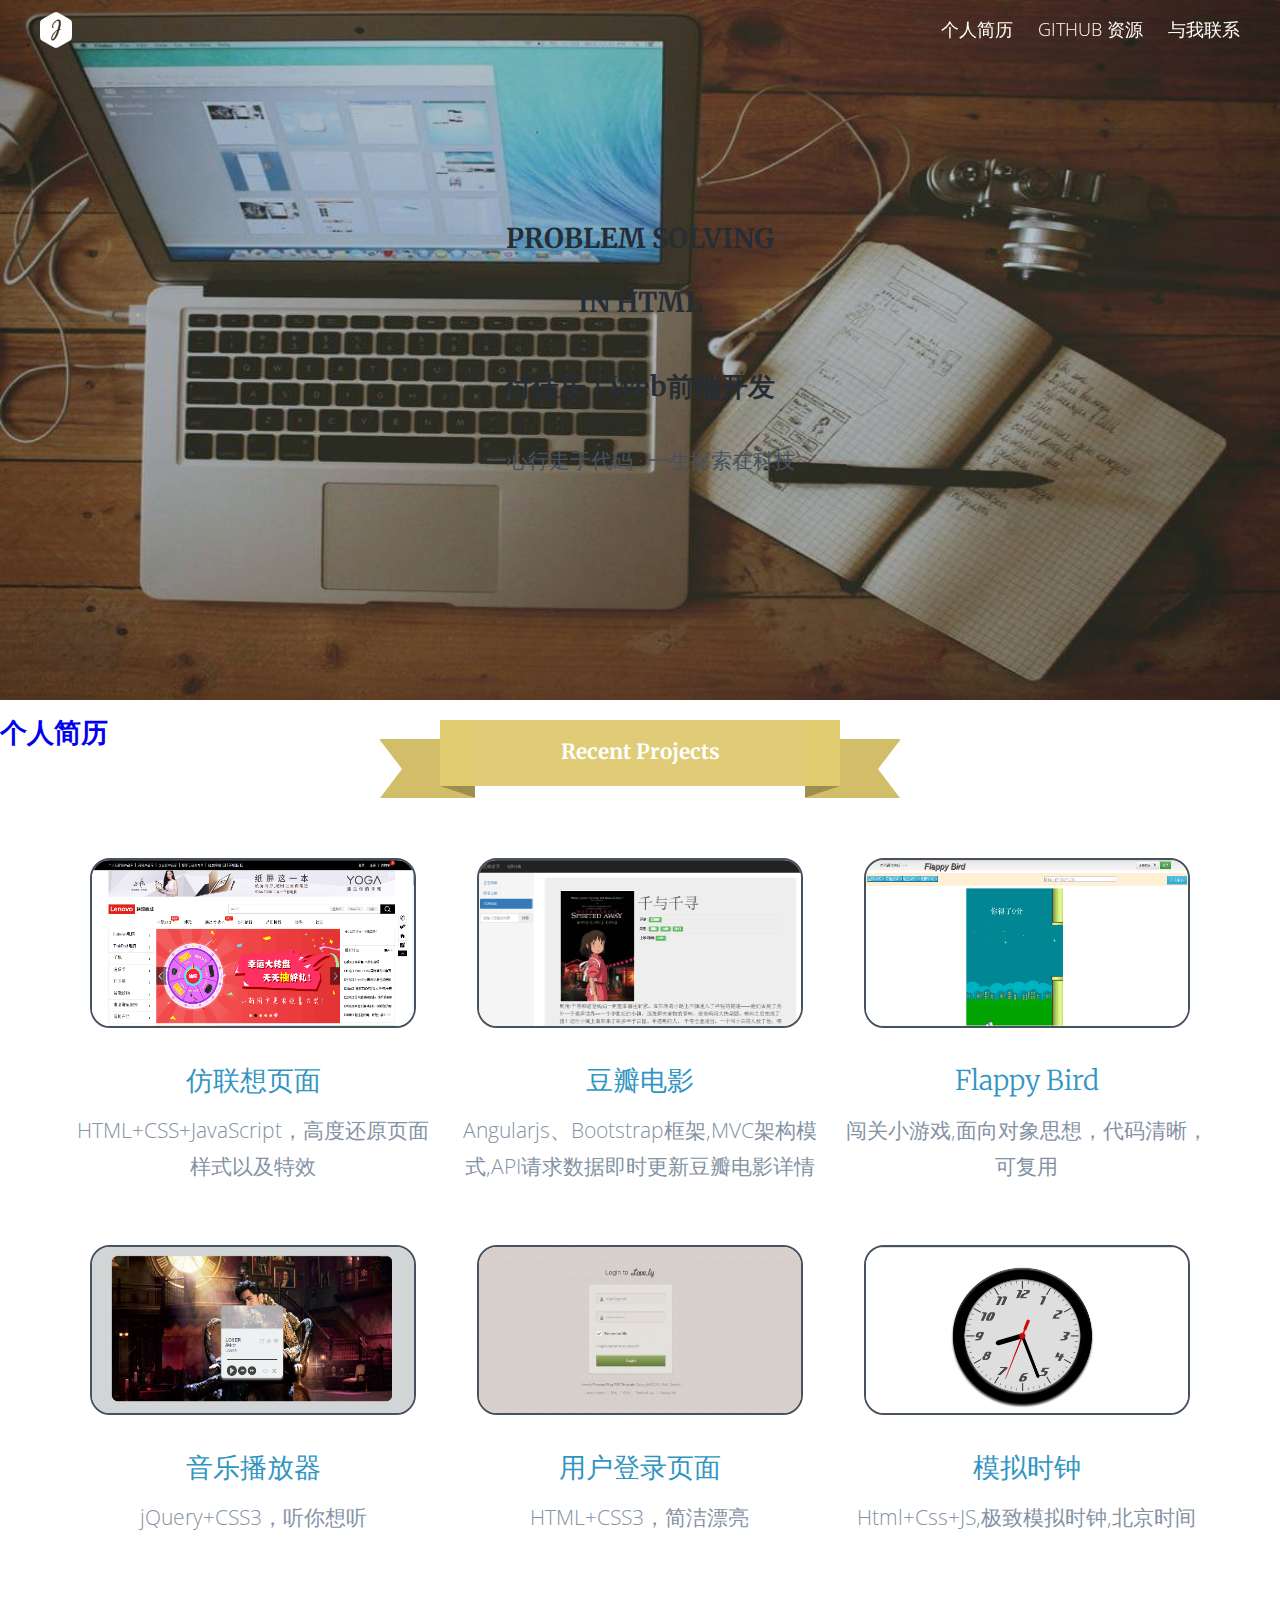
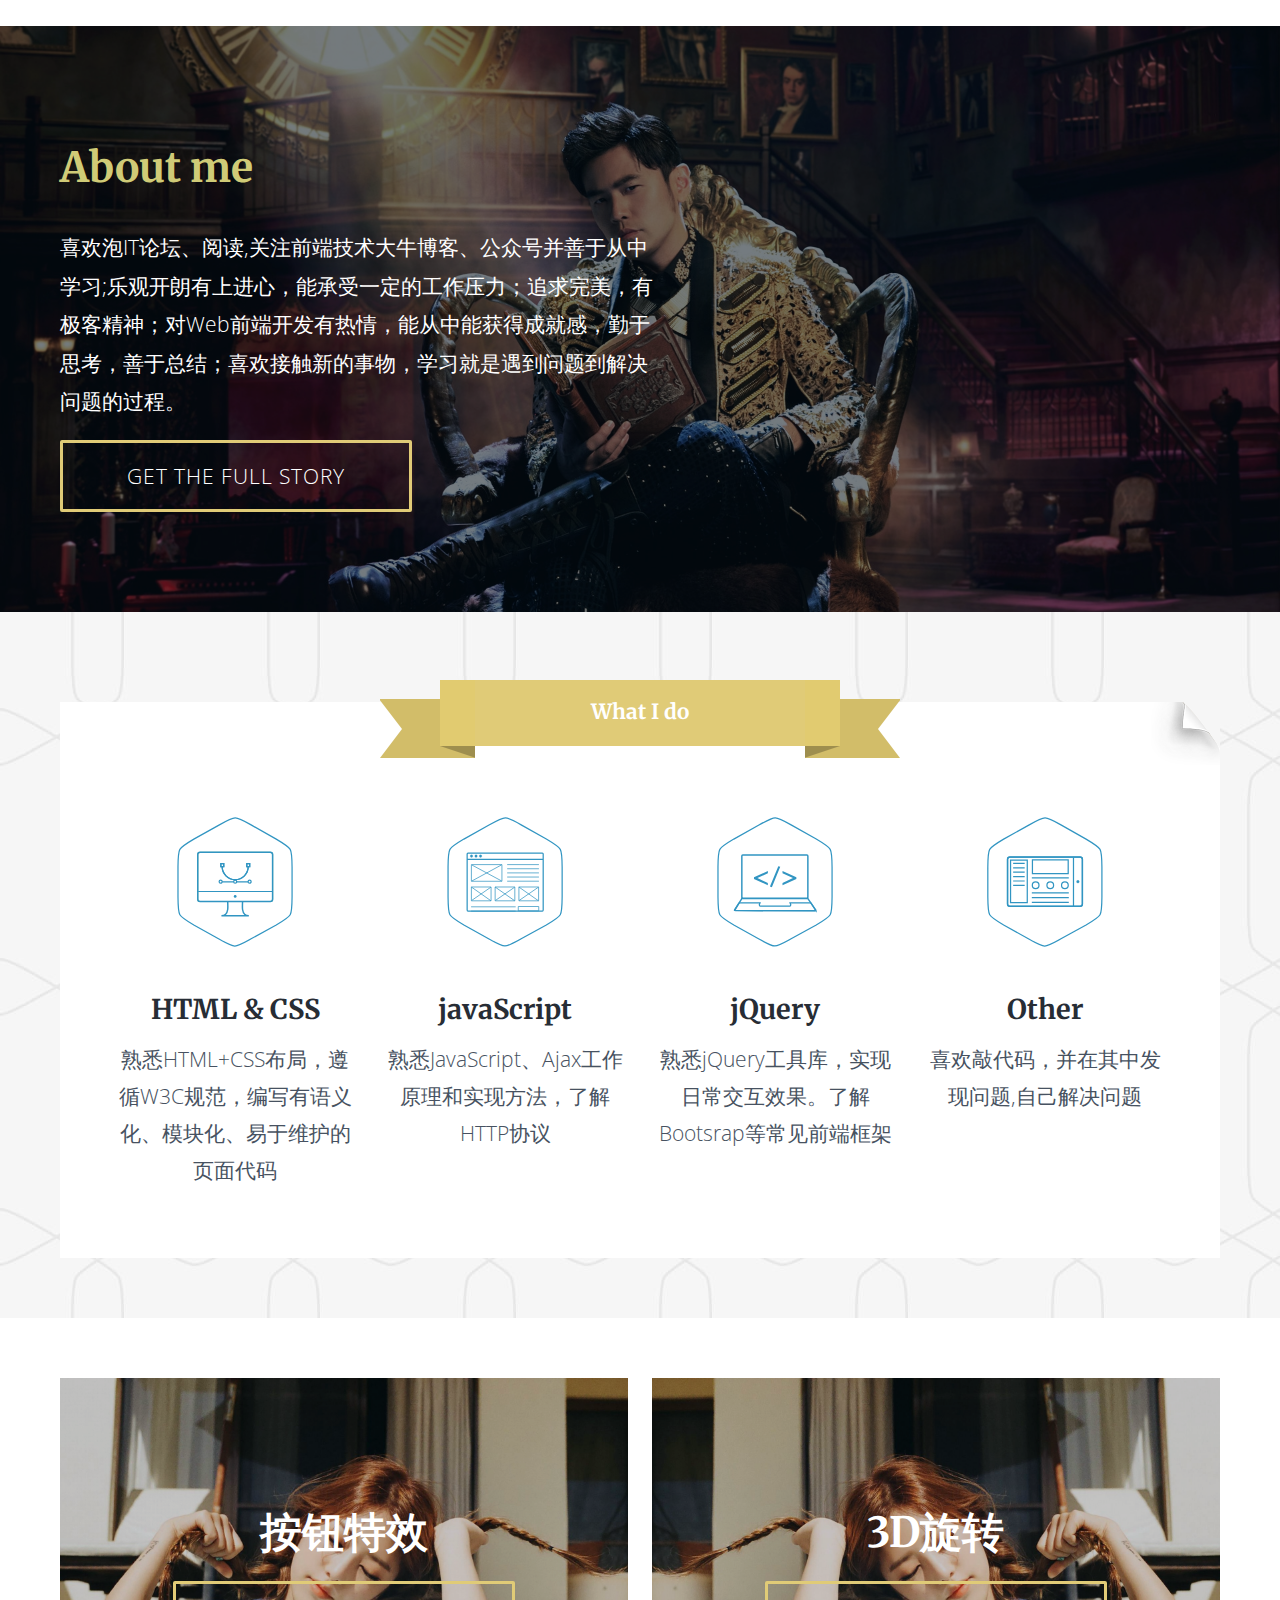
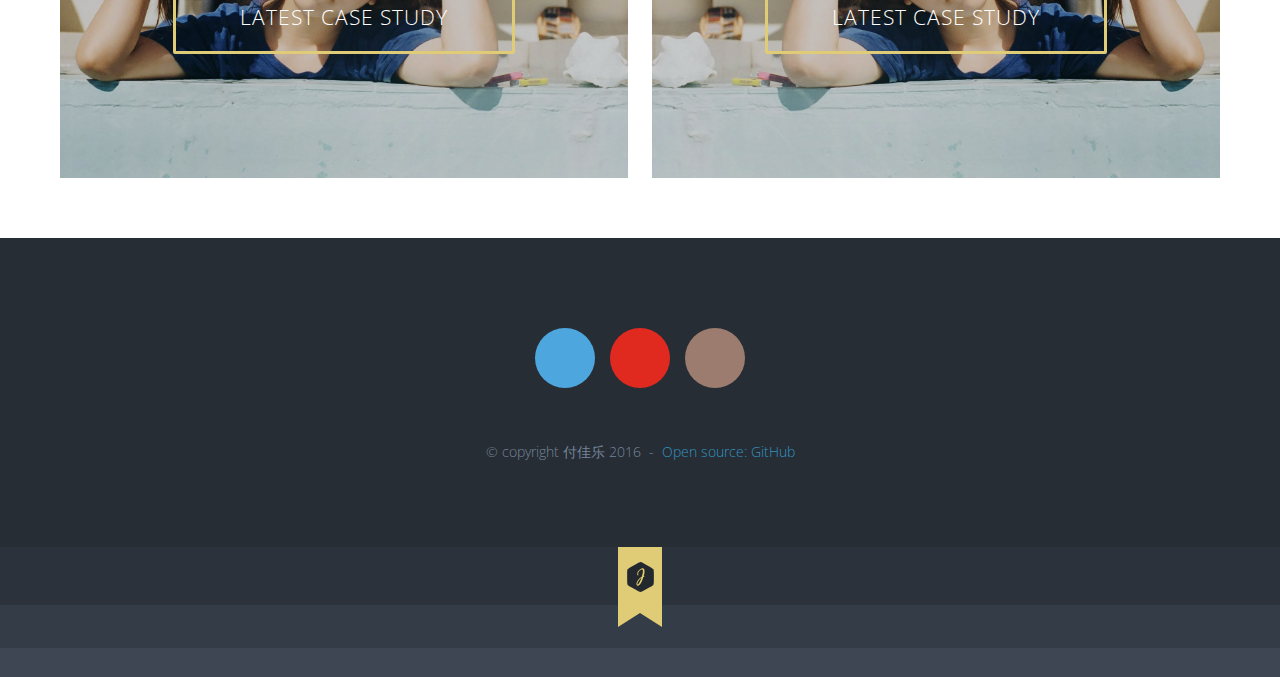
==== index.html @ a6620f1a "Update index.html" ====
<!DOCTYPE html>
<html>
<head>
<meta charset="utf-8">
<meta http-equiv="X-UA-Compatible" content="IE=edge,chrome=1">
<meta name="viewport" content="width=device-width, initial-scale=1.0" />
<title>Web</title>
<link rel="icon" type="image/png" href="个人网页首页/images/favicon.png" />
<link rel="stylesheet" type="text/css" href="http://fonts.googleapis.com/css?family=Merriweather:400,700,300,300italic,900|Open+Sans:300italic,400italic,400,300,700)">
<link rel="stylesheet" type="text/css" href="//at.alicdn.com/t/font_1470554103_8496597.css">
<link rel="stylesheet" type="text/css" href="个人网页首页/css/reset.css">
<link rel="stylesheet" type="text/css" href="个人网页首页/css/common.css">
<link rel="stylesheet" type="text/css" href="个人网页首页/css/main.css">
<link rel="stylesheet" type="text/css" href="个人网页首页/css/wodry.css">
	<script src="个人网页首页/js/scripts/jquery-2.2.3.min.js"></script>
	<script type="text/javascript">
		$(function(){
			$(".top_ul li").mouseover(function(){
				$(this).children("div").addClass("selected");
			});
			$(".top_ul li").mouseout(function(){
				$(this).children("div").removeClass("selected");
			});
		});
	</script>
</head>
<body>
<header class="siteTop-wrapper" id="top-js">
	<nav class="clearfix">
		<ul class="top_ul">
			<li style="">
				<a href="网页简历/aresume.html" title="Web">个人简历</a>
				<div style="cvx">
					<a href="网页简历/aresume.html">个人简历</a>
					<img src="个人网页首页/images/k2.jpg" alt=""/>
				</div>
			</li>

			<li>
				<a href="https://github.com/fujialez" target="_blank" title="WebSun">GitHub 资源</a>
				<div class="">
					<a href="https://github.com/fujialez" target="_blank" >GitHub 项目资源</a>
					<img src="个人网页首页/images/k2.jpg" alt=""/>
				</div>
			</li>

			<li class="last">
				<a href="#" title="Contact">与我联系</a>
				<div style="">
					<a href="#">与我联系</a>
					<img src="个人网页首页/images/k2.jpg" alt=""/>
				</div>
			</li>
		</ul>
		<div class="control">
			<a href="#" target="_blank" class="logo buzz-out"><h1>fu</h1></a>
			<a id="nav-toggle" href="#"><span></span></a>
		</div>
	</nav>
</header>

<div class="siteHome-wrapper">
	<div style="position: relative;">
			<ul id="Change" >
				<li><img src="个人网页首页/images/banner-desktop.jpg" alt=""/></li>
				<li><img src="个人网页首页/images/banner-working.jpg" alt=""/></li>
				<section class="hero">
					<div class="wrapper clearfix">
						<article class="message">
							<h3>PROBLEM SOLVING<br>IN
			      <span class="flipup">
			          <span class="wodryRX">
			               HTML|CSS|javascript|jQuery
			          </span>
			      </span>
							</h3>
							<p><h3>付佳乐 | Web前端开发</h3><br/>一心行走于代码 · 一生探索在科技</p>
							
						</article>
					</div>
				</section>
			</ul>
	<h3 style="margin: 0 auto"><a href="网页简历/aresume.html" title="Web">个人简历</a></h3>
	</div>
	<section class="projects" id="project">
		<div class="wrapper clearfix">
			<h2 class="ribbon">
				<span class="ribbon-content">Recent Projects</span>
			</h2>
			<article>
				<a href="仿联想商城/index.html" target="_blank">
					<img src="个人网页首页/images/1.png">
					<h3>仿联想页面</h3>
					<p>HTML+CSS+JavaScript，高度还原页面样式以及特效</p>
				</a>
			</article>
			<article>
				<a href="豆瓣电影/index.html" target="_blank" >
					<img src="个人网页首页/images/db.png">
					<h3>豆瓣电影</h3>
					<p>Angularjs、Bootstrap框架,MVC架构模式,API请求数据即时更新豆瓣电影详情</p>
				</a>		
			</article>
			<article>
				<a href="Flappy%20Bird/综合项目.html" target="_blank" >
					<img src="个人网页首页/images/4.png">
					<h3>Flappy Bird</h3>
					<p>闯关小游戏,面向对象思想，代码清晰，可复用</p>
				</a>
			</article>
			<article>
				<a href="音乐播放器/YYindex.html" target="_blank">
					<img src="个人网页首页/images/3.png">
					<h3>音乐播放器</h3>
					<p>jQuery+CSS3，听你想听</p>
				</a>
			</article>
			<article>
				<a href="登录框/login.html" target="_blank">
					<img src="个人网页首页/images/5-1.png">
					<h3>用户登录页面</h3>
					<p>HTML+CSS3，简洁漂亮</p>
				</a>
			</article>
			<article>
				<a href="模拟时钟/模拟时钟.html" target="_blank">
					<img src="个人网页首页/images/5.png">
					<h3>模拟时钟</h3>
					<p>Html+Css+JS,极致模拟时钟,北京时间</p>
				</a>
			</article>
		</div>
	</section>
	<section class="bio">
		<div class="wrapper">
			<article>
				<div class="bio-content">
					<h2>About me</h2>
					<p>喜欢泡IT论坛、阅读,关注前端技术大牛博客、公众号并善于从中学习;乐观开朗有上进心，能承受一定的工作压力；追求完美，有极客精神；对Web前端开发有热情，能从中能获得成就感，勤于思考，善于总结；喜欢接触新的事物，学习就是遇到问题到解决问题的过程。</p>
					<a class="btn" href="网页简历/aresume.html" target="_blank">Get the full story</a>
				</div>
			</article>
		</div>
	</section>
	<section class="skillSet">
		<div class="wrapper">
			<div class="skillSet-inner clearfix">
				<h2 class="ribbon">
					<span class="ribbon-content">What I do</span>
				</h2>
				<article class="skill">
					<h3>HTML & CSS</h3>
					<p>熟悉HTML+CSS布局，遵循W3C规范，编写有语义化、模块化、易于维护的页面代码</p>
				</article>
				<article class="skill">
					<h3>javaScript</h3>
					<p>熟悉JavaScript、Ajax工作原理和实现方法，了解HTTP协议</p>
				</article>
				<article class="skill">
					<h3>jQuery</h3>
					<p>熟悉jQuery工具库，实现日常交互效果。了解Bootsrap等常见前端框架</p>
				</article>
				<article class="skill">
					<h3>Other</h3>
					<p>喜欢敲代码，并在其中发现问题,自己解决问题</p>
				</article>
			</div>
		</div>
	</section>
	<section class="latest">
		<div class="wrapper clearfix">
			<article class="blo">
				<div class="latest-content">
					<h2>按钮特效</h2>
					<a class=btn href="哔哩哔哩菜单按钮/index.html" target="_blank">Latest Case Study</a>
				</div>
			</article>
			<article class="foundry">
				<div class="latest-content">
					<h2>3D旋转</h2>
					<a class=btn href="3D旋转/3D旋转.html" target="_blank">Latest Case Study</a>
				</div>
			</article>
		</div>
	</section>
	<footer>
		<div class="wrapper">
			<div class="soc clearfix">
				<a class="github" target="_blank" href="https://github.com/fujialez">
					<span class="per-iconfont icon-github" ></span>
				</a>
				<a class="shu" href="http://www.jianshu.com/users/e71267466872/timeline" target="_blank"><span class="per-iconfont icon-shu"></span></a>
				<a class="email" href="http://weibo.com/5283178362/profile?rightmod=1&wvr=6&mod=personinfo&is_all=1" target="_blank"><span class="per-iconfont icon-email"></span></a>
			</div>
			<small>
				© copyright 付佳乐 2016 &nbsp;-&nbsp;
				<a href="https://github.com/fujialez" target="_blank">Open source: GitHub </a>
			</small>
		</div>
	</footer>
	<div class="sub-footer tooltip-top" data-tooltip="Back to the Top">
    	<a href="#" class="back-to-top gotop-js">Back to top</a>
   		<span class="tip">Back To The Top</span>
  </div>
</div>

<script src="个人网页首页/js/scripts/jquery-2.2.3.min.js"></script>
<div class="modal-dialog" id="modal">
  <div class="cover"></div>
  <div class="modal-content">
    <div class="modal-head">
      <div class="close"></div>
      <h2 class="ribbon">
		 <span class="ribbon-content">Contact Me</span>
	  </h2>
    </div>
    <div class="form-content">
      <form action="">
        <ul>
        <li class=heighterror>  
          <lable class=title for=name>姓名</lable>
          <div>
            <input type="text" class="panel" id=name name=name placeholder="只能是字母、数字、下划线，3-10个字符">
          </div>
          <p class="error">不能为空</p>
          </li>
       <li> 
          <lable class=title for=name>邮箱</lable>
          <div>
            <input type="password" class="panel" id=password name="password" placeholder="mysupermail@mail.com">
          </div>
          <p class="error">邮箱格式不正确</p>
       </li>
       <li>
        <lable class=title for=conment>留言</lable>
        <div>
          <textarea name="conment" class="panel" id="conment"  cols="30" rows="10"></textarea>
       </div>
       </li>
       <li>
        <input type="submit" class=formbtn value="SUBMIT">
       </li>
       </ul>
      </form>
  	</div>
  </div>
</div>
<script src="个人网页首页/js/wodry.js"></script>
<script src="个人网页首页/js/main.js"></script>

<script>
	$(function () {
		var liItems = $("#Change").children();
		var liLen = liItems.length;
		var count = 0;
		var Atimer = null;

//          定义图片切换函数(即改变透明度)
		function showImages(index){
			for(var i = 0; i < liLen - 1; i++){
				liItems[i].style.zIndex = 100 - i;
				liItems[i].style.opacity = '0';
			}
			liItems[index].style.zIndex = 100;
			liItems[index].style.opacity = '1';
		}
		showImages(0);
//          定义自动轮播函数
		function autoplay(){
			if(count % 2 == 0){
				count = 0;
			}
			showImages(count);
			count++;
		}
		Atimer = setInterval(autoplay, 3000);
	})
</script>
<script>
	/*------navShow------*/
	$.goNavShow($('#top-js'))
	/*------文字翻转------*/
	$('.wodryRX').wodry({
	    animation: 'rotateX',
	    delay: 1500,
	    animationDuration: 800
	});
</script>
</body>
</html>
---- 个人网页首页/css/common.css ----
@charset "UTF-8";
html{
	font-size: 100%;
}
.wrapper{
	max-width: 1300px;
	padding: 60px;
	margin: 0 auto;	
}
html .btn{
	border: 3px solid #E0CB77;
	font-size: inherit;
	padding: 1.2rem 4rem;
	text-align: center;
	font-weight: 100;
	color: #fff;
	text-transform: uppercase;
	letter-spacing: 1px;
	border-radius: 2px;
	display: inline-block;
	position: relative;
	transition: all .1s ease-in-out;
}
html .btn:hover{
	background: #e5d38c;
    color: #86711f;
}
.ribbon{
	width: 70%;
	max-width: 400px;
	min-height: 66px;
	position: relative;
	text-align: center;
	line-height: 4rem;
	margin: -3em auto 2em;
	color: #fff;
	background-color: #E0CB77;
	font-size: 1em;
	z-index: 222;
}
.ribbon:before{
	position: absolute;
	content: '';
	top: 0;
	left: -60px;
	border-bottom: 0;
	width: 95px;
	height: 78px;
	background: url(../images/ribbonTail.png) no-repeat;
}
.ribbon:after{
	position: absolute;
	content: '';
	top: 0;
	right: -60px;
	border-bottom: 0;
	width: 95px;
	height: 78px;
	background: url(../images/ribbonTail.png) no-repeat;
	transform: scaleX(-1);
}
p{
	margin: 1.2rem 0;
	line-height: 2.3rem;
	font-family: "Open Sans",sans-serif;
}
h2{
	font-size: 2.6rem;
}
h3{
	font-size: 1.7rem;
}
::selection{
	color: #fff;
	background-color: #e9daa0;
}
---- 个人网页首页/css/main.css ----
@charset "UTF-8";
/**====header====**/
header.siteTop-wrapper{
	background: transparent;
	position: fixed;
	top: 0;
	left: 0;
	right: 0;
	width: 100%;
	transition: all .3s ease-in-out;
	z-index: 1000;
}
.visible{
	background: rgba(0,0,0,.6) !important;
}
nav{
	font-family: "Open Sans",sans-serif;
    font-weight: 100;
	line-height: 3.5rem;
	padding: 0 40px;
	transition: all .3s ease-in-out;
}
nav ul>li{
	display: inline;
	position: relative;
}
nav ul li div{
	position: absolute;
	width: 250px;
	height: 150px;
	background-color: #475261;
	opacity: 0.75;
	top: 43px;
	right: 0;
	display: none;
}
.selected{
	display: block;
}
nav ul li div img{
	border-radius:10px;width: 100%;height: 100%;
}
nav ul{
	float: right;
}
nav ul>li a{
	color: #fff;
	font-size: .85em;
	text-transform: uppercase;
	padding: 20px 0 20px 20px;
}
nav ul>li a:hover{
	color: #E0CB77;
}
header nav h1{
	width: 36px;
	height: 36px;
	margin: 12px 0;
	float: left;
	text-indent: -9999px;
	background: url(../images/logo-freda-white.svg) 0 0/contain no-repeat;
	transition: all .3s ease-in-out;
}
@media (max-width: 867px){
	nav{
	    line-height: 1rem;
	    height: auto;
	    border-bottom: 0;
	    padding: 0;
	}
	header nav h1{
		width: 30px;
		height: 30px;
		margin: 5px 0;
	}
	nav ul{
	    width: 100%;
	    display: none;
	    height: auto;
	}
	nav ul>li a{
	    display: block;
	    position: relative;
	    width: 100%;
	    padding: 20px 0;
	    text-align: left;
	    text-indent: 25px;
	    background: #1c2126;
	    border-bottom: 1px solid #272d35;
	    transition: all .1s ease-in-out;
	}
	.control{
	  padding: 1px 7px;
	  position: relative;
	  overflow: hidden;
	}
	.control #nav-toggle{
	   position: relative;
	   float: right;
	}
	#nav-toggle span{
	  right: 10px;
	  top: 18px;
	} 
	#nav-toggle span:before,
	#nav-toggle span:after,
	#nav-toggle span{
	  position: absolute;
	  width: 25px;
	  height: 4px;
	  background: #fff;
	  border-radius: 1px;
	  cursor: pointer;
	}
	.control #nav-toggle.active span {
	    background-color: transparent;
	}
	.control #nav-toggle span,
	.control #nav-toggle span:after, 
	.control #nav-toggle span:before {
	    transition: all 500ms ease-in-out;
	}
	#nav-toggle span:before,
	#nav-toggle span:after{
	  content: '';
	}
	#nav-toggle span:before{
	  top: -8px;
	}
	#nav-toggle span:after{
	  bottom: -8px;
	}
	#nav-toggle.active span{
	  background: transparent;
	}
	#nav-toggle.active span:before{
	  transform: rotate(45deg)
	}
	#nav-toggle.active span:after{
	  transform: rotate(-45deg);
	}
	#nav-toggle.active span:before,
	#nav-toggle.active span:after{
	  top: 0;
	}
}
@keyframes buzz-out{
	10%{
		-webkit-transform:translateX(3px) rotate(2deg);
		transform:translateX(3px) rotate(2deg)
		}
	20%{
		-webkit-transform:translateX(-3px) rotate(-2deg);
		transform:translateX(-3px) rotate(-2deg)
		}
	30%{
		-webkit-transform:translateX(3px) rotate(2deg);
		transform:translateX(3px) rotate(2deg)
		}
	40%{
		-webkit-transform:translateX(-3px) rotate(-2deg);
		transform:translateX(-3px) rotate(-2deg)
		}
	50%{
		-webkit-transform:translateX(2px) rotate(1deg);
		transform:translateX(2px) rotate(1deg)
		}
	60%{
		-webkit-transform:translateX(-2px) rotate(-1deg);
		transform:translateX(-2px) rotate(-1deg)
	}
	70%{
		-webkit-transform:translateX(2px) rotate(1deg);
		transform:translateX(2px) rotate(1deg)
	}
	80%{
		-webkit-transform:translateX(-2px) rotate(-1deg);
		transform:translateX(-2px) rotate(-1deg)
	}
	90%{
		-webkit-transform:translateX(1px) rotate(0);
		transform:translateX(1px) rotate(0)
	}
	100%{
		-webkit-transform:translateX(-1px) rotate(0);
		transform:translateX(-1px) rotate(0)
	}
}
.buzz-out{
	display: inline-block;
	transform: translateZ(0);
	box-shadow: 0 0 1px transparent;
	float: left;
}
.buzz-out:hover{
    animation-name: buzz-out;
    animation-duration: .75s;
    animation-timing-function: linear;
    animation-iteration-count: 1;
}
/**====hero====**/
.siteHome-wrapper #Change .hero{
	/*background: url(../images/banner-desktop.jpg) center/cover no-repeat;*/
	z-index: 200 !important;
	width: 100%;
	height: 700px;
	position: relative;
	text-align: center;
	display: flex;
	justify-content: center;
	align-items: center;
}
.siteHome-wrapper #Change li{
	transition: all 3s linear;
}
.siteHome-wrapper #Change li img{
	width: 100%;
	height: 700px;
	position: absolute;
	top: 0;
}
.siteHome-wrapper .hero:after{
	position: absolute;
	top: 0;
	left: 0;
	right: 0;
	bottom: 0;
	content: '';
	background: rgba(2,15,23,.25);
	width: 100%;
	height: auto;
	z-index: -1;
}
.siteHome-wrapper .hero .message{
	width: 100%;
	margin: 0 auto;
}
.siteHome-wrapper .hero .message h1{
	color: #fff;
	font-size: 3.2rem;
	text-transform: uppercase;
	font-weight: 100;
}
.siteHome-wrapper .hero .message p{
	color: #fff;
}
.hero .message .btn{
	margin-top: 0.6rem;
}
@media (max-width: 867px){
	.wrapper{
		padding: 20px;
	}
}
@media (max-width: 867px){
	.hero{
		height: 500px;
	}
	.siteHome-wrapper .hero .message{
		width: 95%;
	}
	.siteHome-wrapper .hero .message h1{
		line-height: 3.5rem;
		font-size: 2.6rem;
	}
	.hero .message .btn{
		font-size: 80%;
		padding: 1rem 3rem;
	}
}
@media (max-width: 500px){
	.siteHome-wrapper .hero .message p{
		display: none;
	}
}
@media (max-width: 500px){
	html{
		font-size: 80%;
	}
}
@media (max-width: 867px){
	html{
		font-size: 90%;
	}
}
/**====projects====**/
.siteHome-wrapper .projects{
	position: relative;
}
.siteHome-wrapper .projects h2.ribbon{
	margin-top: -5em;
}
.siteHome-wrapper  .projects article{
	display: inline;
	float: left;
	width: 31.25%;
	padding: 30px 0;
	margin: 0 1.04167%;
	text-align: center;
	transition: all .3s ease-in-out;
}
.siteHome-wrapper .projects article img{
	max-width: 403px;
	width: 90%;
	height: 170px;
	border: 2px solid #475261;
	border-radius: 20px;
}
.siteHome-wrapper .projects article h3{
	margin-top: 20px;
	color: #3195C2;
	font-weight: 300;
	transition: all .3s ease-in-out;
}
.siteHome-wrapper .projects article p{
	margin: 0;
}
.siteHome-wrapper .projects article a{
	color: #8492a4;
}
.siteHome-wrapper .projects article:hover h3{
	color: #E0CB77;
}
article h3.select{
	color: #E0CB77!important;
}
article.dim{
	opacity: 0.7;
}
@media (max-width: 867px){
	.siteHome-wrapper .projects h2.ribbon{
		margin-top: -3em;
	}
}
@media (max-width: 500px){
	.siteHome-wrapper  .projects article{
		width: 97.91667%;
	}
}
@media (min-width: 500px) and (max-width: 1100px){
	.siteHome-wrapper  .projects article{
		width: 47.91667%;
	}
}
/**====bio====**/
.siteHome-wrapper .bio{
	width: 100%;
	background: url(../../音乐播放器/imgs/7.jpg)  center right/cover no-repeat #272d35;
	color: #fff;
	position: relative;
	z-index: 1;
}
.siteHome-wrapper .bio:after{
	position: absolute;
	width: 100%;
	height: auto;
	content: '';
	top: 0;
	left: 0;
	right: 0;
	bottom: 0;
	background: rgba(2,15,23,.55);
	z-index: -1;
}
.siteHome-wrapper .bio article{
	width: 55%;
	max-width: 600px;
	padding: 40px 0;
}
.siteHome-wrapper article .bio-content h2{
	color: #d0cb77;
	line-height: 2em;
}
.siteHome-wrapper article .bio-content p{
	line-height: 2.4rem;
}
.siteHome-wrapper article .bio-content p a{
	color: #3195C2;
}
.siteHome-wrapper article .bio-content p a:hover{
	background: #e9dba1;
	color: #71601a;
}
@media (max-width: 867px){
	.siteHome-wrapper .bio article{
		width: 100%;
		text-align: center;
		max-width: none;
	}
}
/**====skillSet====**/
.siteHome-wrapper .skillSet{
	background: url(../images/pattern.jpg) #F6F6F6;
	padding-top: 30px;
}
.siteHome-wrapper .skillSet-inner{
	padding: 40px;
	background: #fff;
	position: relative;
}
.siteHome-wrapper .skillSet-inner:before{
	position: absolute;
	content: '';
	top: 0;
	right: 0;
	background: url(../images/curl.png) no-repeat;
	width: 69px;
	height: 63px;
	z-index: 1;
}
.skillSet article.skill:nth-child(2){
	background: url(../images/skills/icon-web.svg);
}
.skillSet article.skill:nth-child(3){
	background: url(../images/skills/icon-ux.svg);
}
.skillSet article.skill:nth-child(4){
	background: url(../images/skills/icon-dev.svg);
}
.skillSet article.skill:nth-child(5){
	background: url(../images/skills/icon-ui.svg);
}
.skillSet article.skill{
    display: inline;
    float: left;
    width: 22.91667%;
    margin: 30px 1.04167%;
    text-align: center;
    padding-top: 160px;
    overflow: hidden;
    background-repeat: no-repeat!important;
    background-size: auto 130px!important;
    background-position: center top!important;
}
.skillSet article p{
	margin: 0;
}
@media (max-width: 615px){
	.skillSet article.skill{
		width: 97.91667%;
    	margin: 20px 1.04167%;
	}
}
@media (min-width: 615px) and (max-width: 1100px){
	.skillSet article.skill{
		width: 47.91667%;
    	margin: 30px 1.04167%;
	}
}
@media (max-width: 500px){
	.ribbon{
		display: none;
	}
}

/**====latest====**/
.siteHome-wrapper .latest article{
	width: 49%;
	margin: 0 1%;
	position: relative;
	z-index: 1;
	height: 400px;
	text-align: center;
	padding: 40px;
}
.siteHome-wrapper .latest .blo{
	background: url(../images/k2.jpg) center/cover no-repeat;
	float: left;
	margin-left: 0; 
}
.siteHome-wrapper .latest .foundry{
	background: url(../../音乐播放器/imgs/8.jpg) center/cover no-repeat;
	float: right;
	margin-right: 0;
}
.siteHome-wrapper .latest .blo,
.siteHome-wrapper .latest .foundry{
	position: relative;
	display: flex!important;
	justify-content: center!important;
	align-items: center!important;
	z-index: 1;
}
.siteHome-wrapper .latest .blo:after,
.siteHome-wrapper .latest .foundry:after{
	position: absolute;
	width: 100%;
	height: auto;
	content: '';
	top: 0;
	left: 0;
	right: 0;
	bottom: 0;
	background: rgba(2,15,23,.2);
	z-index: -1;
}
.siteHome-wrapper article .latest-content h2{
	color: #fff;
	line-height: 1.4em;
	margin-bottom: 20px;

}
@media (max-width: 1100px){
	.siteHome-wrapper .latest article{
		width: 100%;
		height: 300px;
    	margin: 0 0 40px;
	}
}
/**====footer====**/
.siteHome-wrapper footer{
	background: #272D35;
	min-height: 280px;
	padding: 20px 0;
	color: #fff;
	text-align: center;
}
.siteHome-wrapper footer .soc {
	margin-top: 10px;
	font-size: 0;
}
.siteHome-wrapper footer .soc a{
	position: relative;
	display: inline-block;
	width: 60px;
	height: 60px;
	line-height: 60px;
	border-radius: 50%;
	text-align: center;
	background: red;
}
.siteHome-wrapper footer .soc span{
	font-size: 33px;
	color: #fff;
}
.siteHome-wrapper footer .soc .github{
	background: #4da7de;
}
.siteHome-wrapper footer .soc .shu{
	background: #e02a20;
	margin: 0px 15px;
}
.siteHome-wrapper footer .soc .email{
	background: #9c7c6e;
}
.siteHome-wrapper footer .soc a:hover{
	z-index: 2;
	opacity: 0.8;
	background: #e9dba1;
}
.siteHome-wrapper footer small{
	display: block;
	margin-top: 50px;
	color: #758599;
	font-size: 0.85rem;
	line-height: 1.8rem;
}
.siteHome-wrapper footer small a{
	color: #3195C2;
}
.siteHome-wrapper footer small a:hover{
	background: #e9dba1;
	color: #E0CB77;
}
/**====sub-footer====**/
.sub-footer{
	position: relative;
	cursor: pointer;
	height: 130px;
	background-image: -webkit-linear-gradient(top,#2b323b 0,#2b323b 45%,
		             #343c47 45%,#343c47 78%,#3d4652 78%,#3d4652 100%);
}
 .sub-footer .back-to-top{
	display: block;
	width: 44px;
	height: 80px;
	background: #e0cb77;
	position: relative;
	margin: 0 auto;
	text-indent: -9999px;
}
 .sub-footer .back-to-top:before{
	position: absolute;
	content: '';
	width: 30px;
	height: 30px;
	display: block;
	left: 9px;
	top: 15px;
	background: url(../images/logo-freda-inverse.svg) 0px 0px / contain no-repeat;
}
.sub-footer .back-to-top:after{
	position: absolute;
	content: '';
	width: 0;
	height: 0;
	border-width: 0 22px 14px;
	border-style: solid;
	border-color: transparent transparent #343c47; 
	display: block;
	bottom: 0;	
}
.sub-footer .tip{
  display: inline-block;
  background: #3d4652;
  width: 165px;
  line-height: 1.2;
  font-size: 14px;
  padding: 8px;
  color: #fff;
  text-align: center;
  position: absolute;
  top: -35%;
  left: 50%;
  transform: translateX(-50%);
  transition: all .1s;
  display: none;
}
.sub-footer .tip:after{
  width: 0;
  height: 0;
  border: 6px solid transparent;
  border-top-color: #3d4652;
  position: absolute;
  content: '';
  top: 32px;
  left: 75px;
}
.sub-footer:hover .tip{
  display: block;
}

/**==modal==**/
.modal-dialog{
  display: none;
  position: fixed;
  top: 0;
  left: 0;
  right: 0;
  bottom: 0; 
  z-index: 100000;
  overflow: auto;
}
.modal-dialog .cover{
  position: fixed;
  top: 0;
  left: 0;
  right: 0;
  bottom: 0; 
  background: rgba(39,45,53,.95);
  transition: opacity .2s linear;
  z-index: 100000;
  overflow: auto;
}
@media (min-width: 700px){
 .modal-content{
   max-width: 800px;
   margin: 20px auto;
 } 
}
@media (max-width: 867px) {
	.ribbon{
		padding: 8px 33px;
	}
	
}
@media (max-width: 500px) {
	.ribbon{
		display: none;
	}
	
}
.modal-dialog .modal-content{
  position: relative;
  width: 100%;
  background: #F6F6F6;
  z-index: 100000;
}
.modal-dialog .modal-content:before{
  position: absolute;
  content: '';
  top: 0;
  right: 0;
  background: url(../images/curl.png);
  width: 69px;
  height: 63px;
  z-index: 1;
}
.modal-dialog .modal-content .close{
  position: absolute;
  top: 0;
  left: 0;
  width: 38px;
  height: 38px;
  border-right: 2px solid #3e5368;
  border-bottom: 2px solid #3e5368;
  cursor: pointer;

}
.modal-dialog .modal-content .close:after{
  content: "×";
  display: block;
  font-size: 28px;
  color: rgb(62, 83, 104);
  line-height: 34px;
  text-align: center;
  font-family: Arial, "Helvetica CY", "Nimbus Sans L", sans-serif;
  transition: all 0.2s linear;  
}
.modal-dialog .modal-content .close:hover{
  background: #3e5368;
}
.modal-dialog .modal-content .close:hover.close:after{
  color: #fff;
}
.modal-dialog .modal-content .ribbon{
  margin-top: 0;
}
.modal-dialog .modal-content img{
  width: 30%;
  display: block;
  margin: 0 auto;
}
.modal-dialog .modal-content .title{
  font-size: 13px;
  margin-bottom: 2px;
}
.modal-dialog .form-content{
  padding: 10px 50px 50px;
}
.modal-dialog .form-content .panel{
  width: 100%;
  padding: 8px 6px;
  border-top: 1px solid #7c7c7c;
  border-right: 1px solid #c3c3c3;
  border-left: 1px solid #c3c3c3;
  border-bottom: 1px solid #ddd;
}
.modal-dialog .form-content .error{
  display: none;
}
.modal-dialog .form-content .formbtn{
    background: #E2CB6D;
    color: #fff;
    margin-top: 10px;
    padding: 7px 32px;
    font-size: 12px;
}
.modal-dialog .form-content .formbtn:hover{
	opacity: 0.9;
}
body.remodal{
	overflow: hidden;
}
---- 个人网页首页/css/wodry.css ----
.adjecting {
    display: inline-block;
    position: relative;
    -webkit-transform-style: preserve-3d;
    -moz-transform-style: preserve-3d;
    -ms-transform-style: preserve-3d;
    -o-transform-style: preserve-3d;
    transform-style: preserve-3d;
    -webkit-transform-origin-x: 50%;
}
.adjecting .front-face, .adjecting .back-face {
    display: inline-block;
    -webkit-backface-visibility: hidden;
    -moz-backface-visibility: hidden;
    -ms-backface-visibility: hidden;
    -o-backface-visibility: hidden;
    backface-visibility: hidden;
}
.adjecting .front-face {
    position: absolute;
}
.adjecting .back-face {
    position: relative;
}
.front-face,
.back-face{
  padding: 0 3px 2px;
  border-bottom: 1px dotted #fff;
}
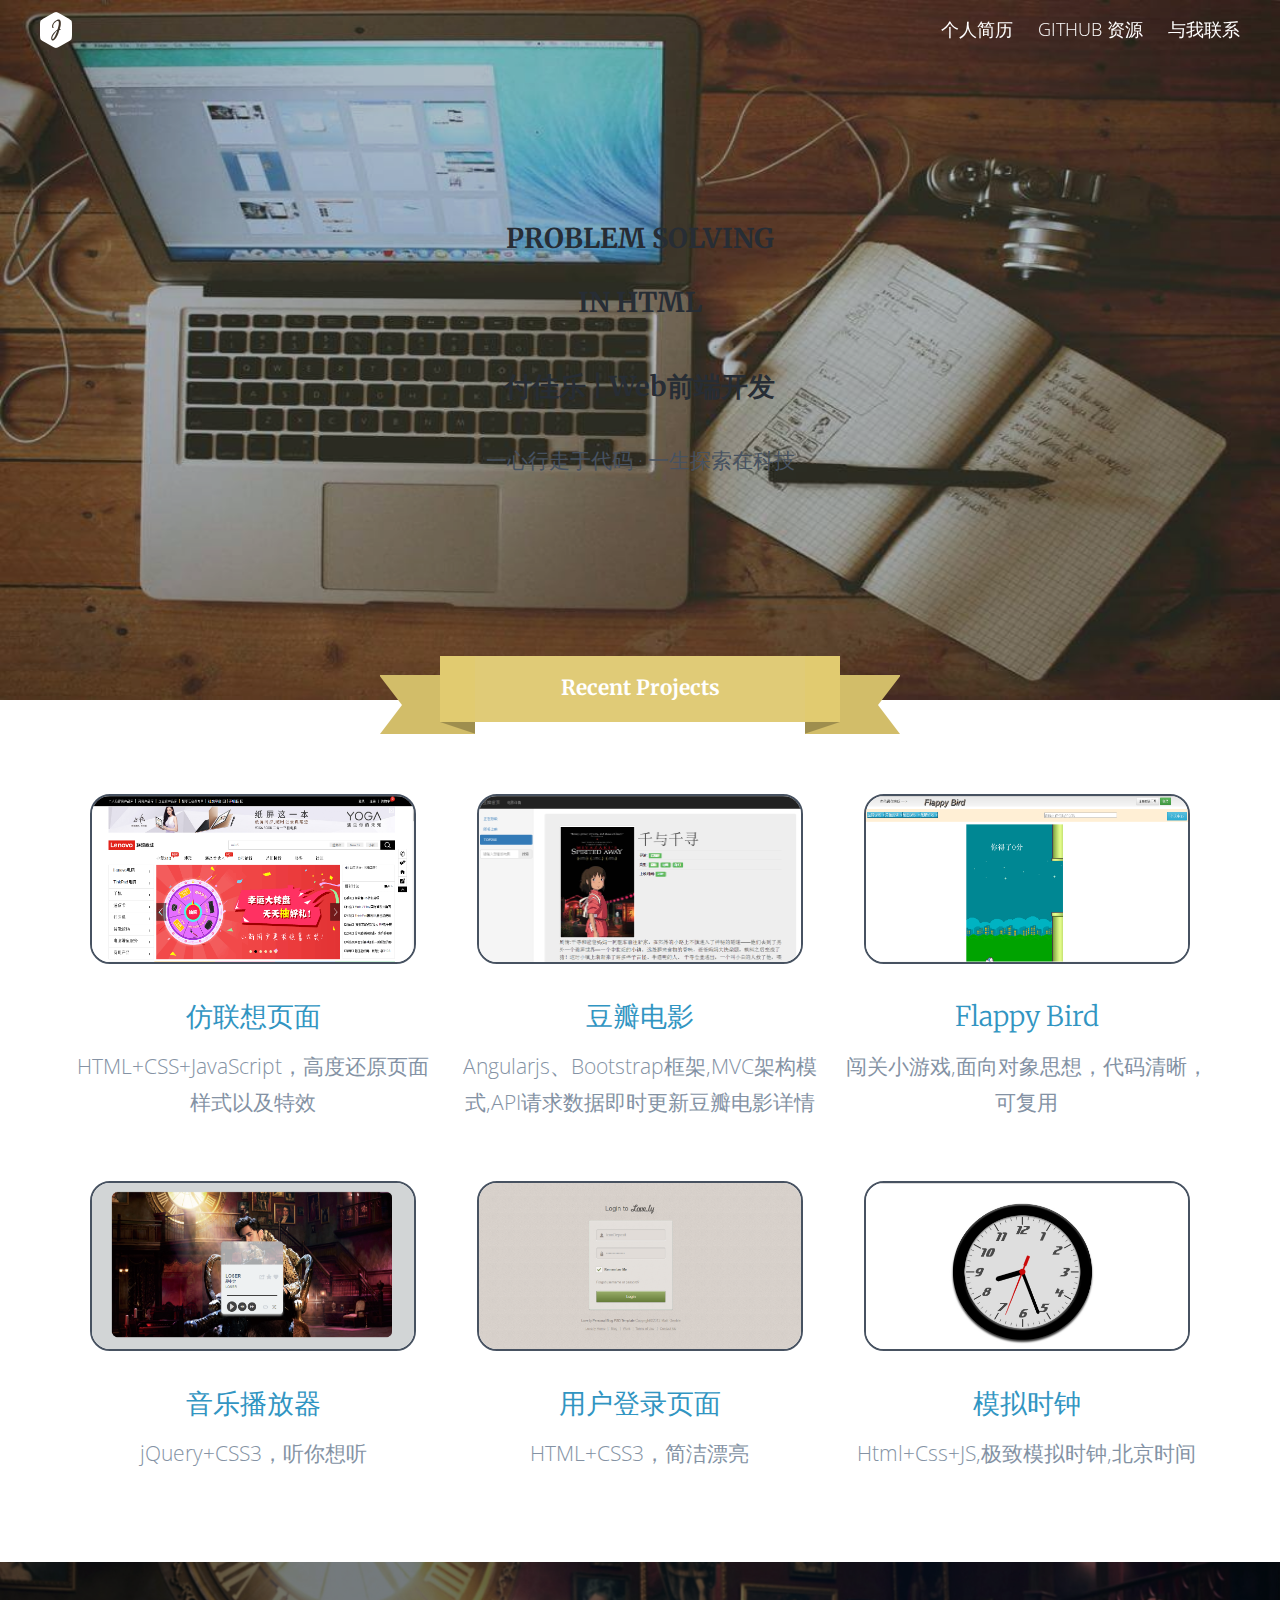
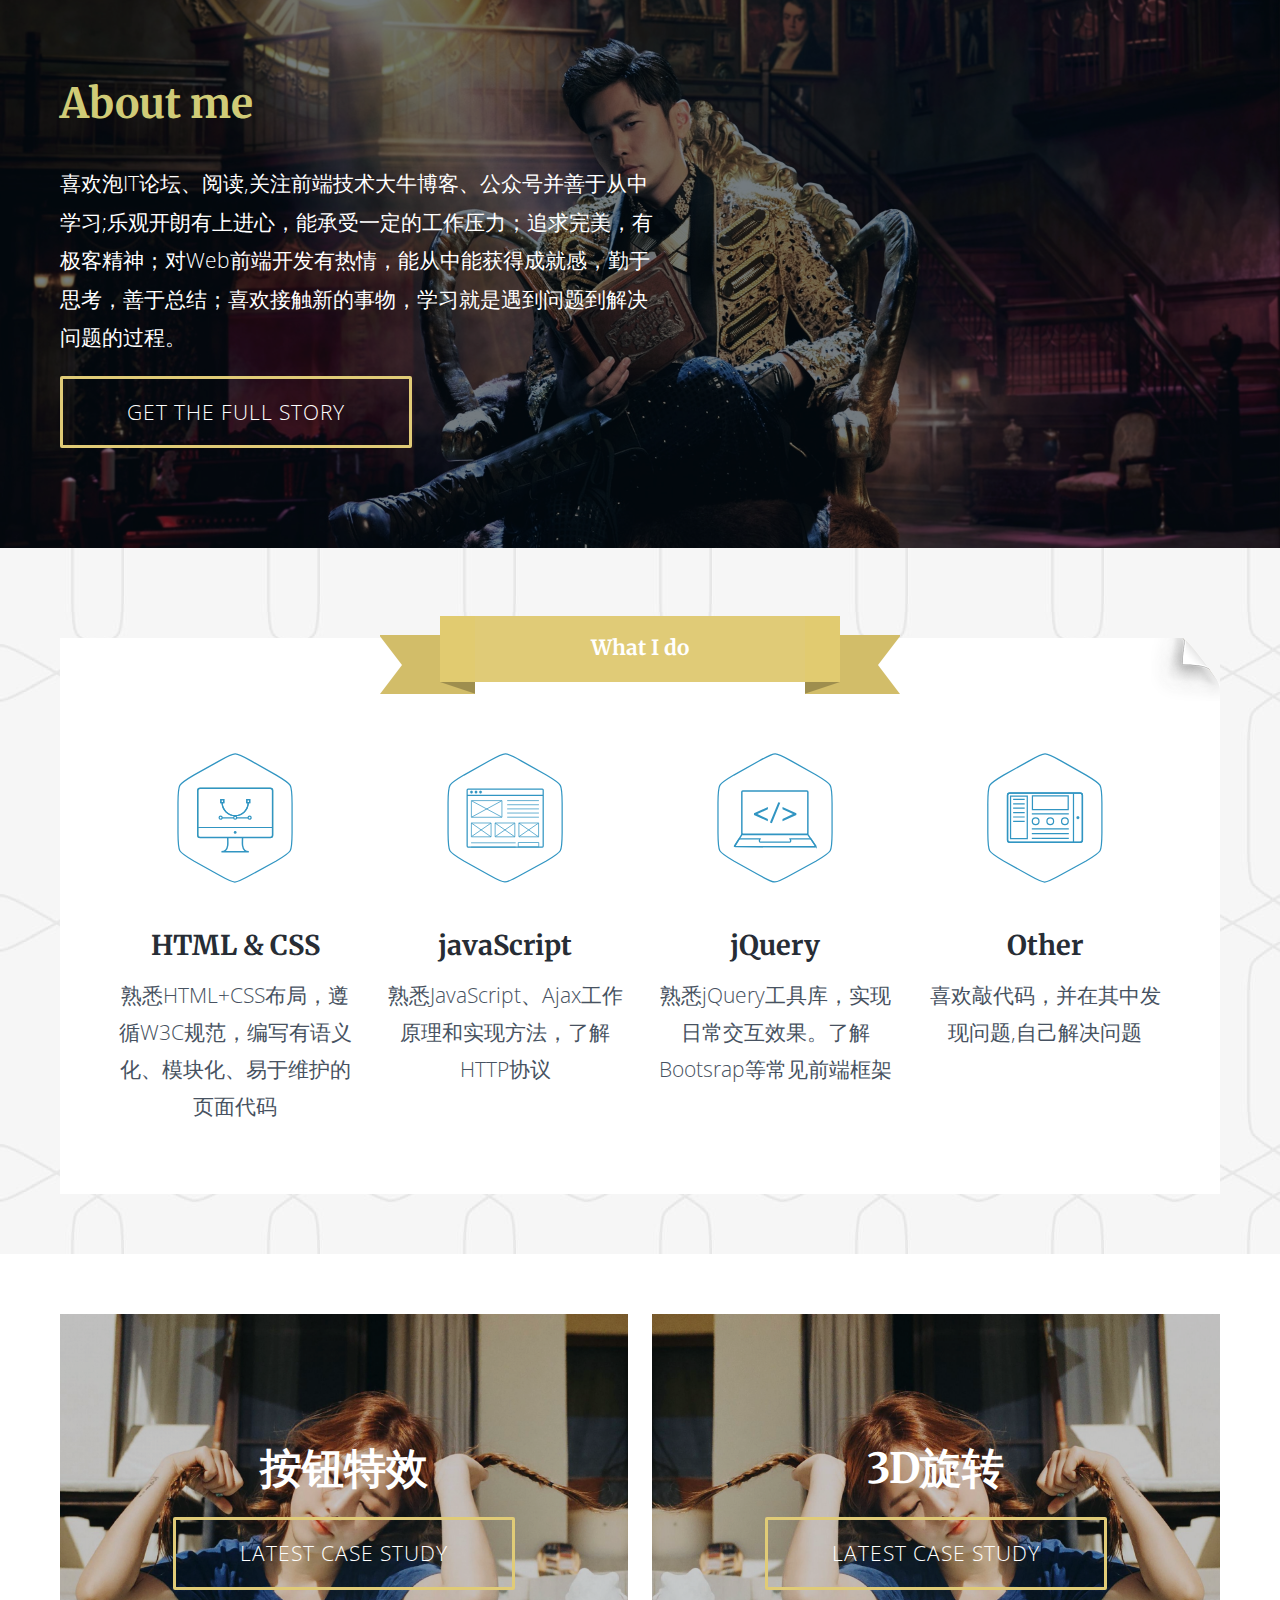
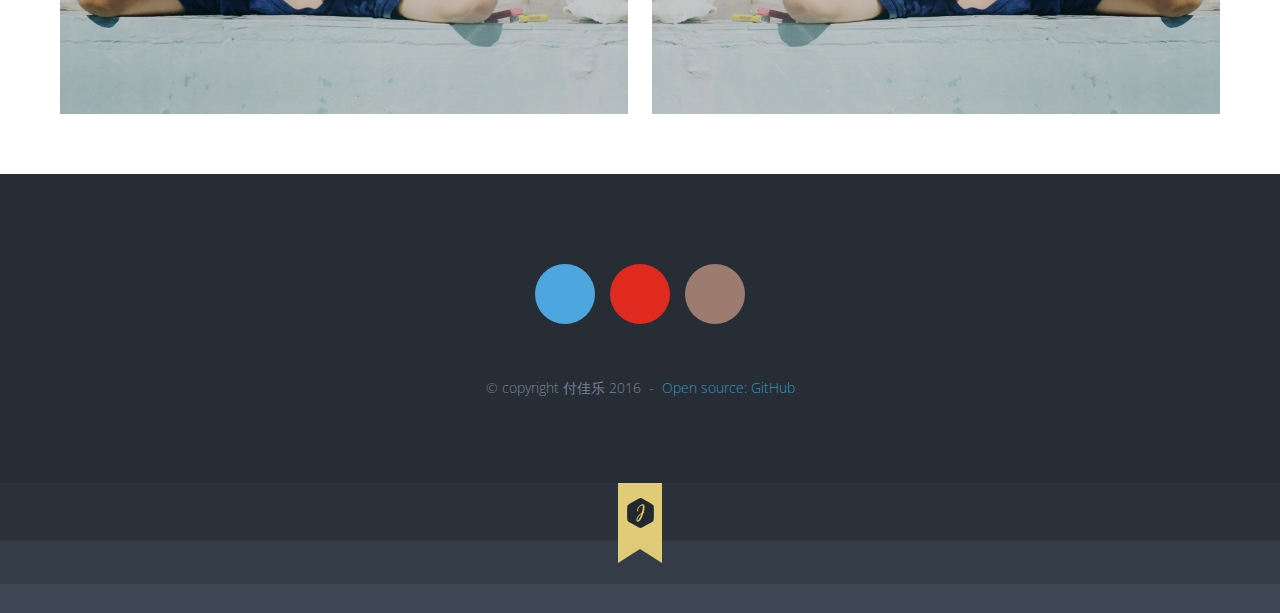
==== commit dbb133ab: "Update index.html" ====
--- a/index.html
+++ b/index.html
@@ -80,7 +80,6 @@
 					</div>
 				</section>
 			</ul>
-	<h3 style="margin: 0 auto"><a href="网页简历/aresume.html" title="Web">个人简历</a></h3>
 	</div>
 	<section class="projects" id="project">
 		<div class="wrapper clearfix">
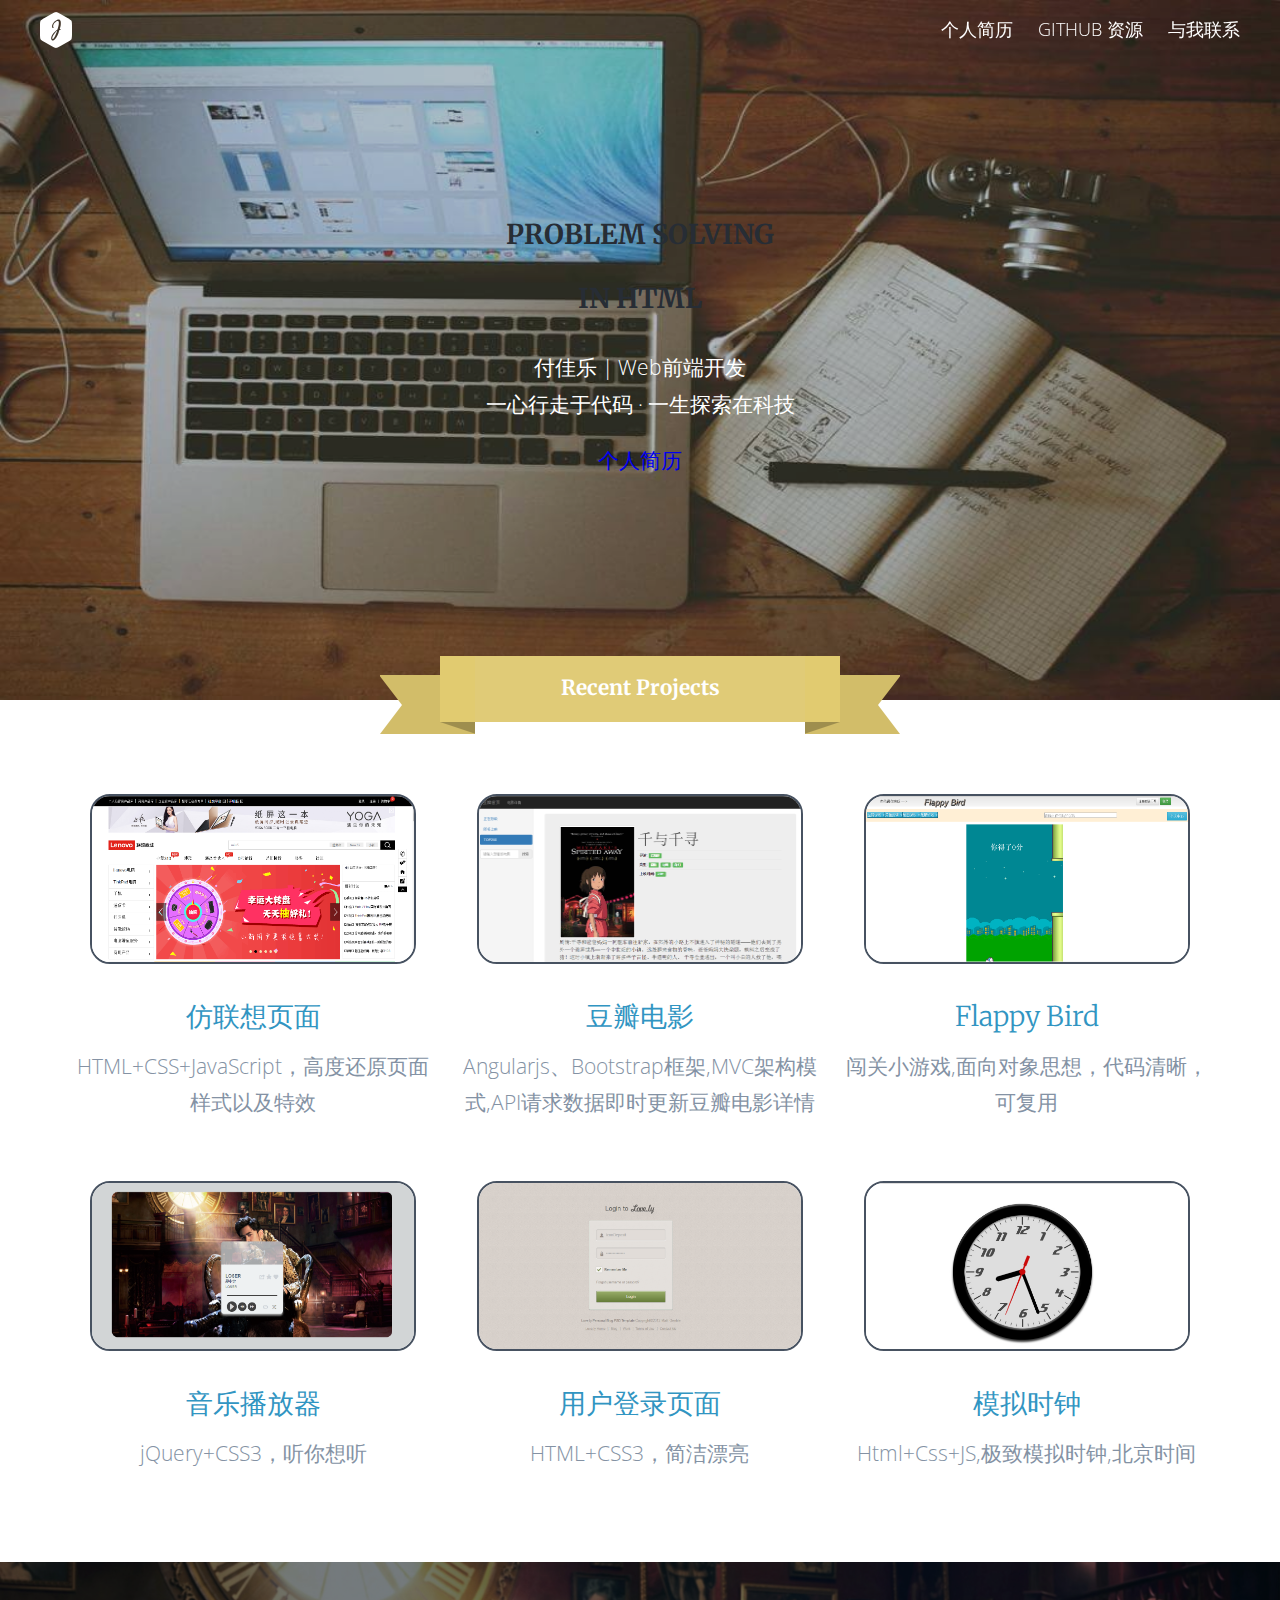
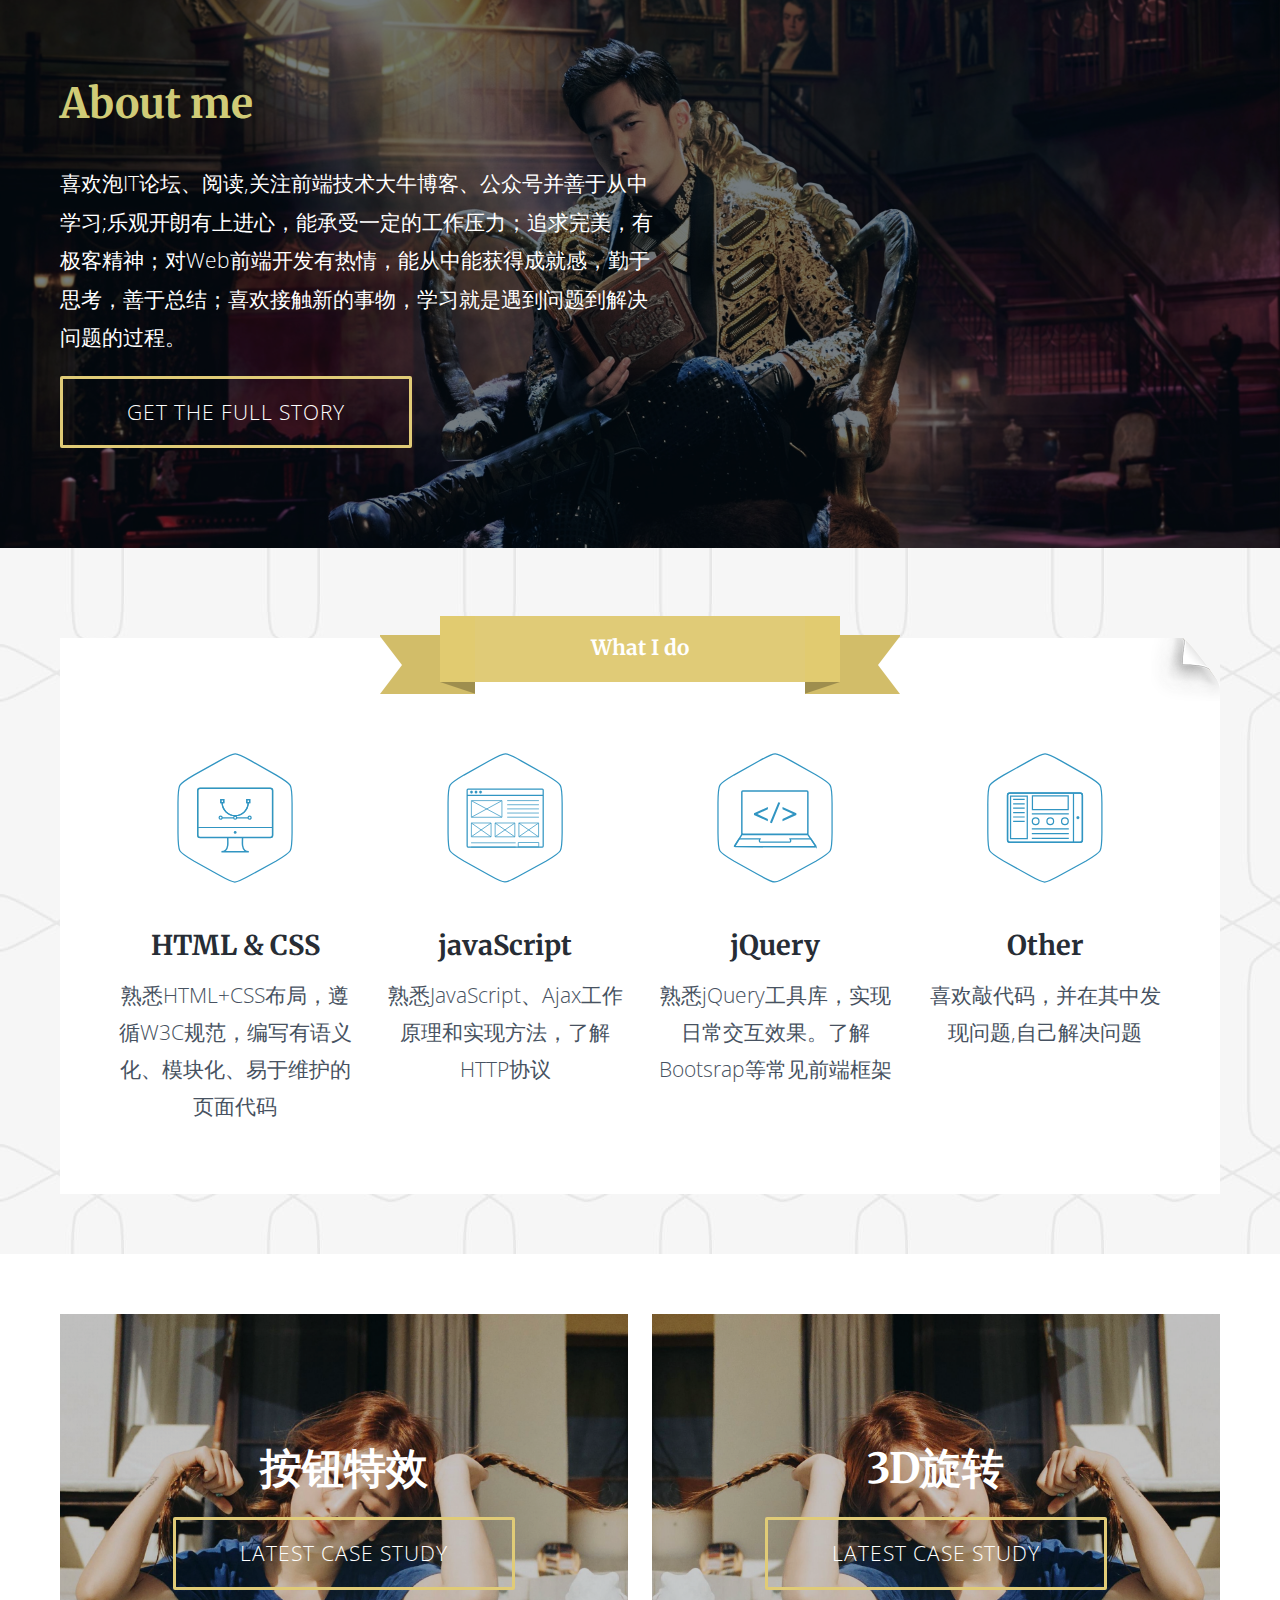
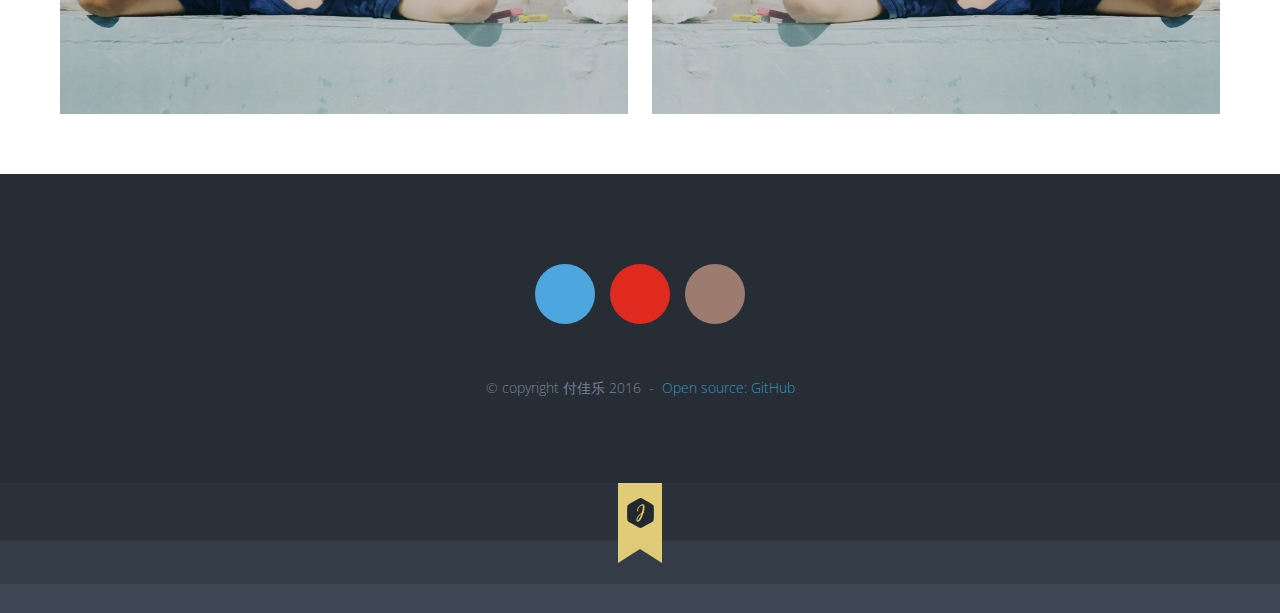
==== commit 197ed2d2: "Update index.html" ====
--- a/index.html
+++ b/index.html
@@ -74,8 +74,8 @@
 			          </span>
 			      </span>
 							</h3>
-							<p><h3>付佳乐 | Web前端开发</h3><br/>一心行走于代码 · 一生探索在科技</p>
-							
+							<p>付佳乐 | Web前端开发<br/>一心行走于代码 · 一生探索在科技</p>
+						<p><a href="网页简历/aresume.html">个人简历</a></p>
 						</article>
 					</div>
 				</section>
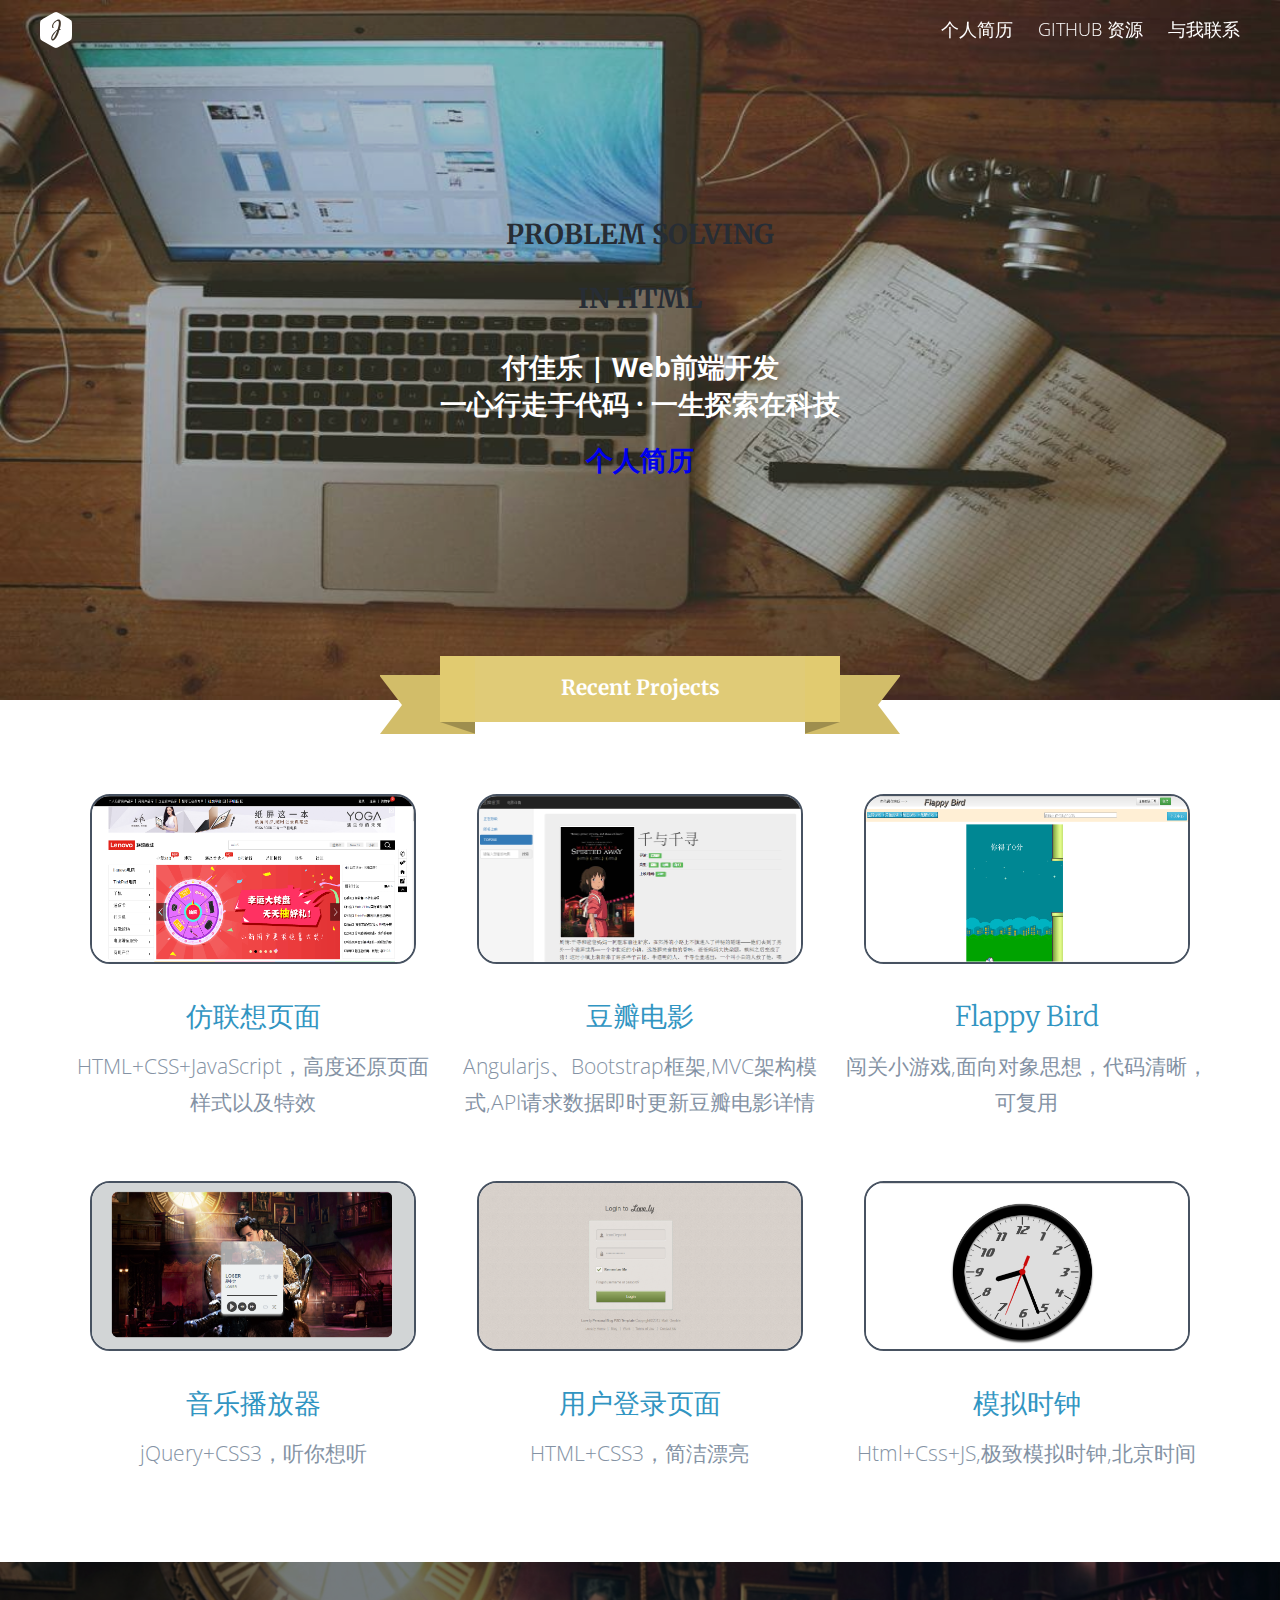
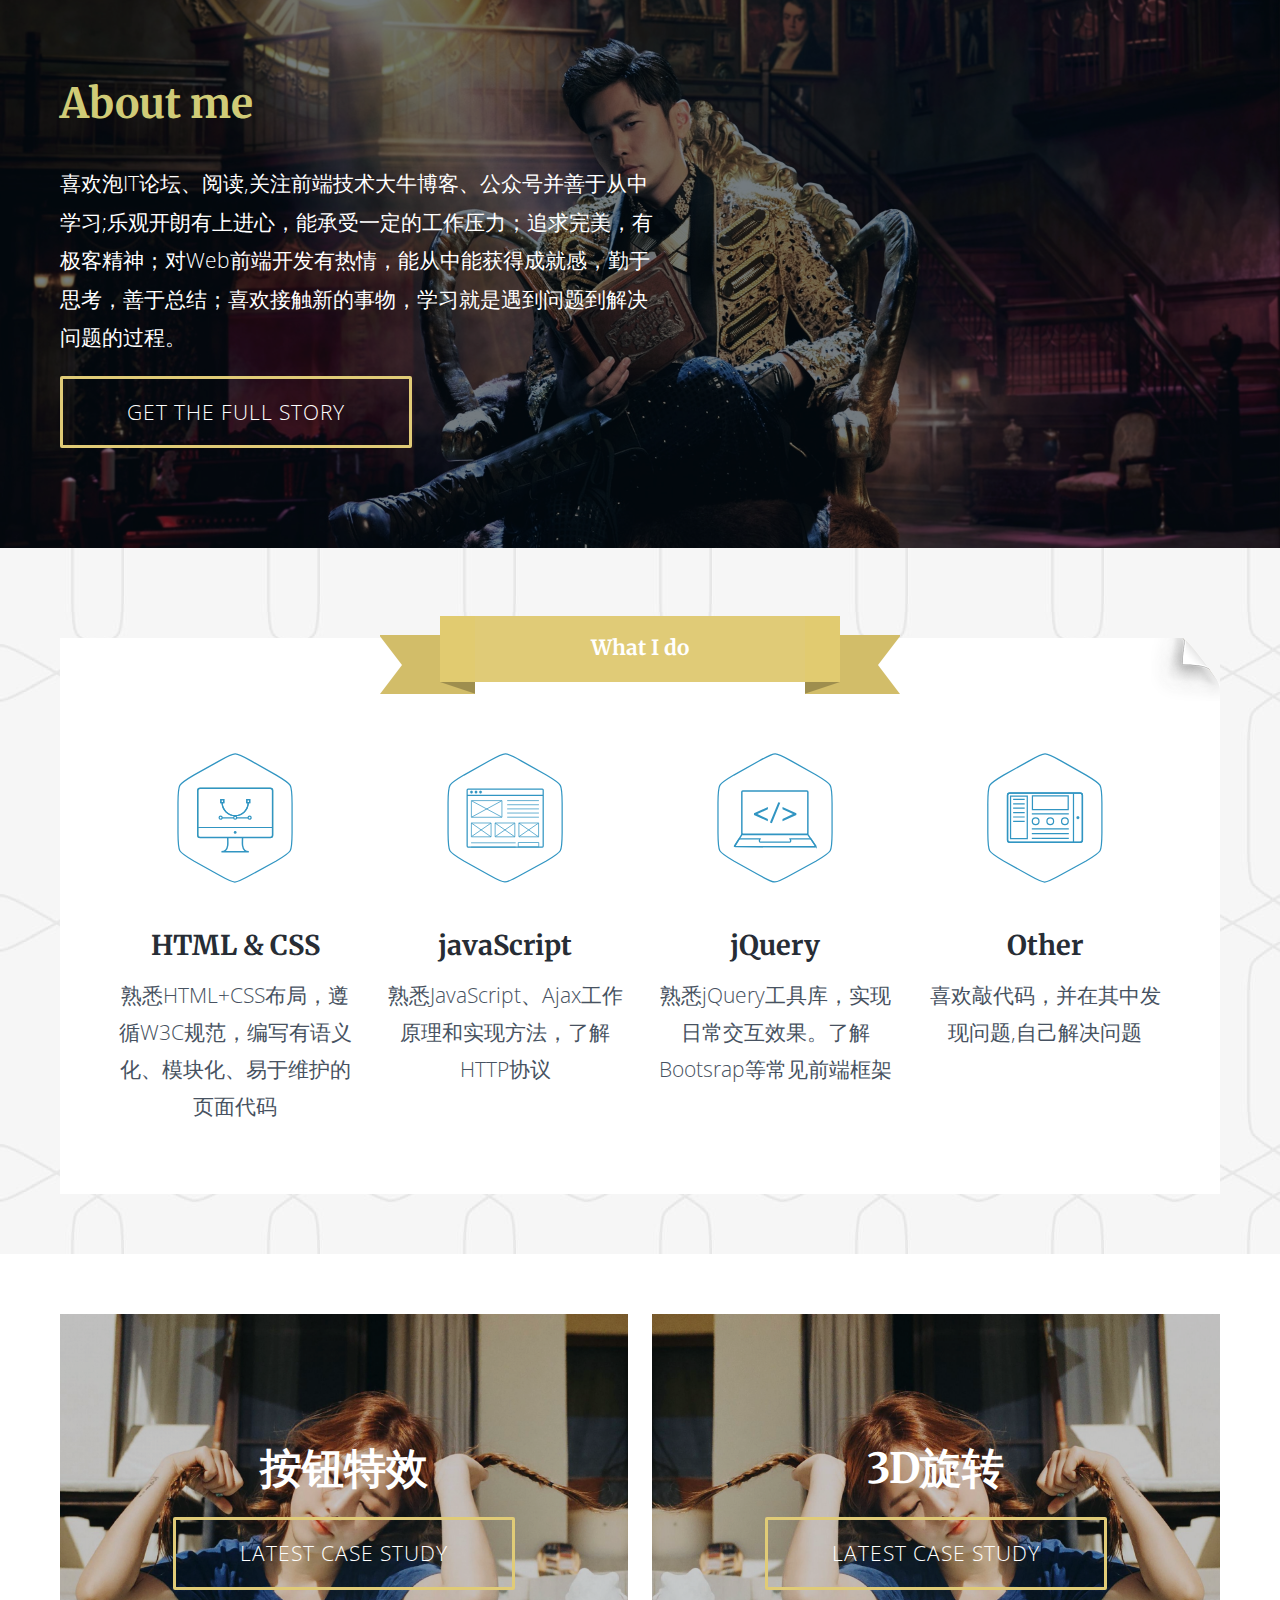
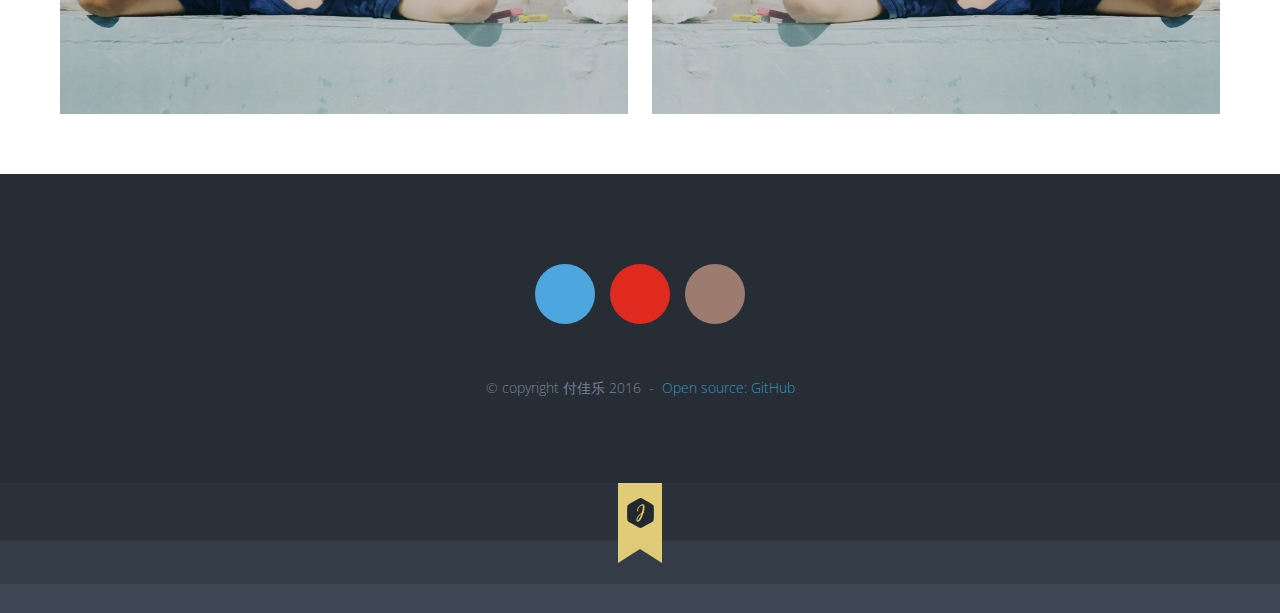
==== commit 29eebcf1: "Update index.html" ====
--- a/index.html
+++ b/index.html
@@ -73,9 +73,9 @@
 			               HTML|CSS|javascript|jQuery
 			          </span>
 			      </span>
-							</h3>
-							<p>付佳乐 | Web前端开发<br/>一心行走于代码 · 一生探索在科技</p>
-						<p><a href="网页简历/aresume.html">个人简历</a></p>
+				
+					<p>付佳乐 | Web前端开发<br/>一心行走于代码 · 一生探索在科技</p>
+					<p><a href="网页简历/aresume.html">个人简历</a></p>
 						</article>
 					</div>
 				</section>
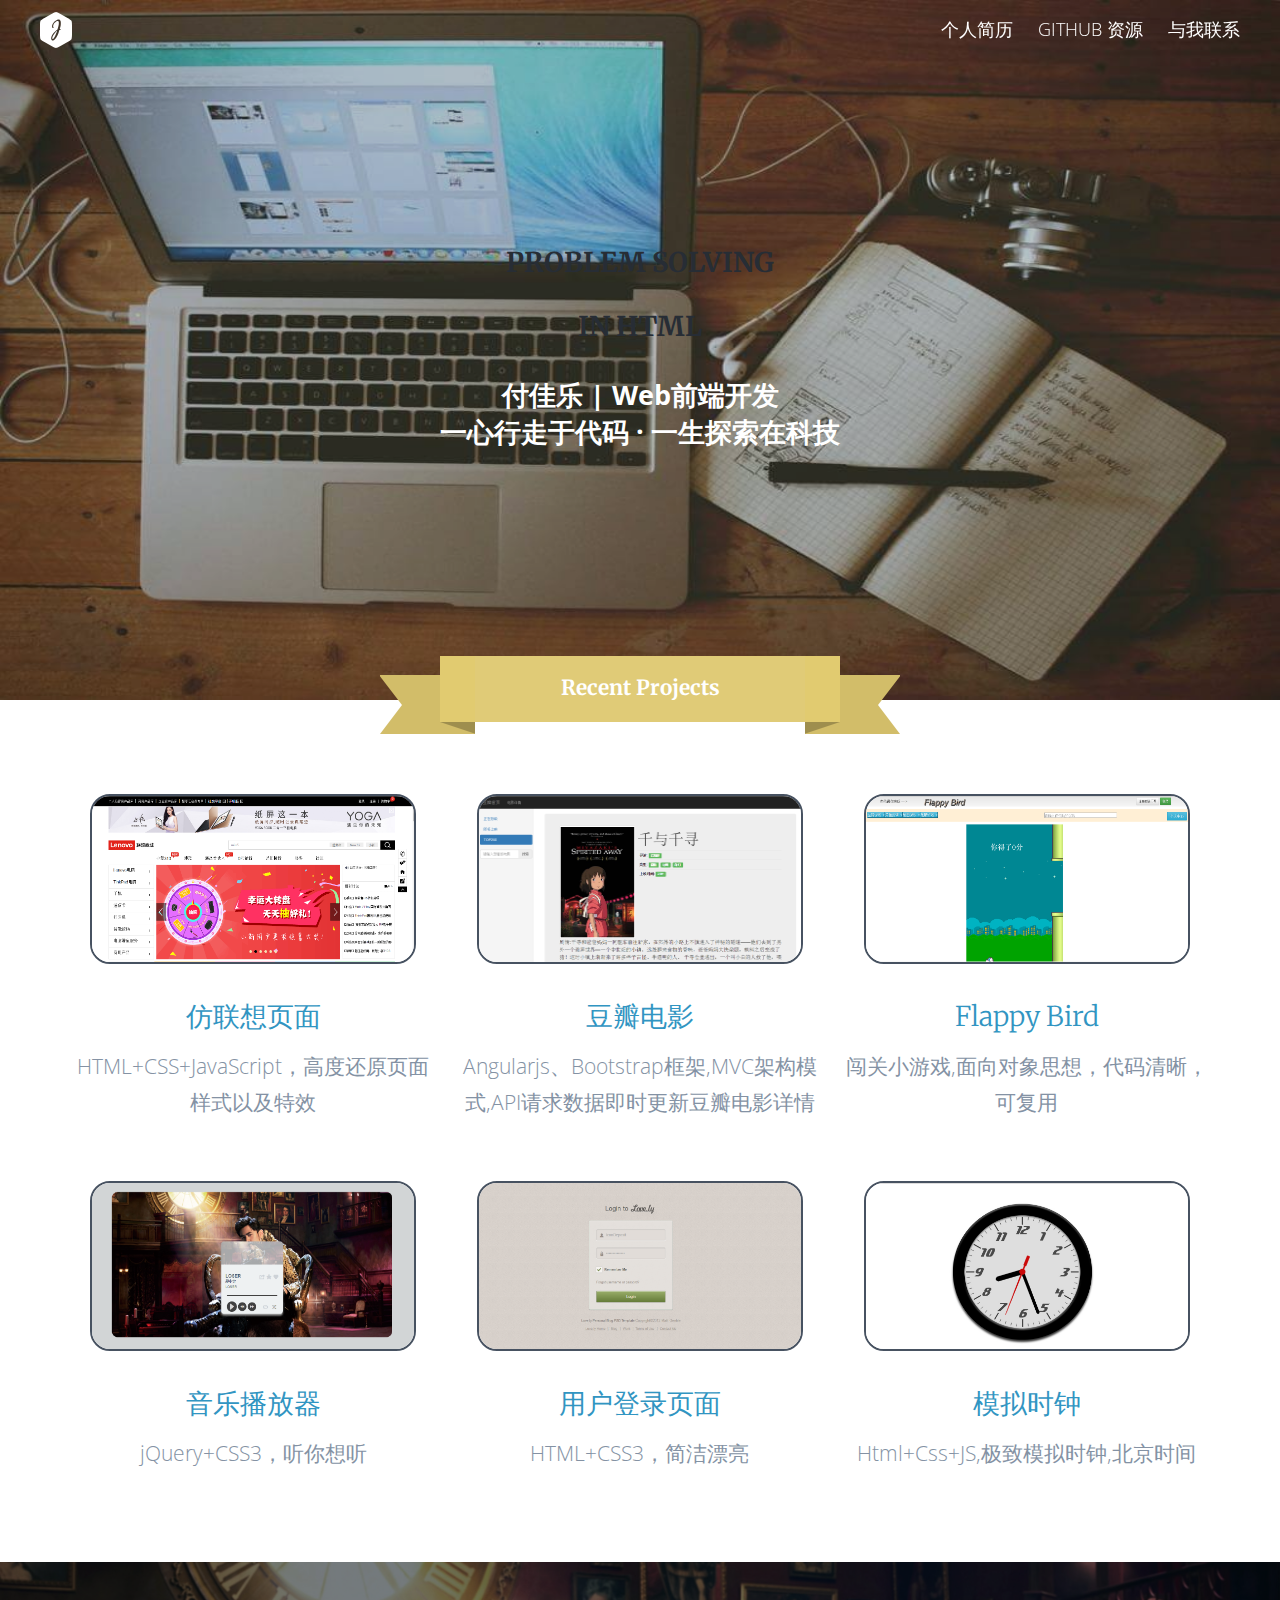
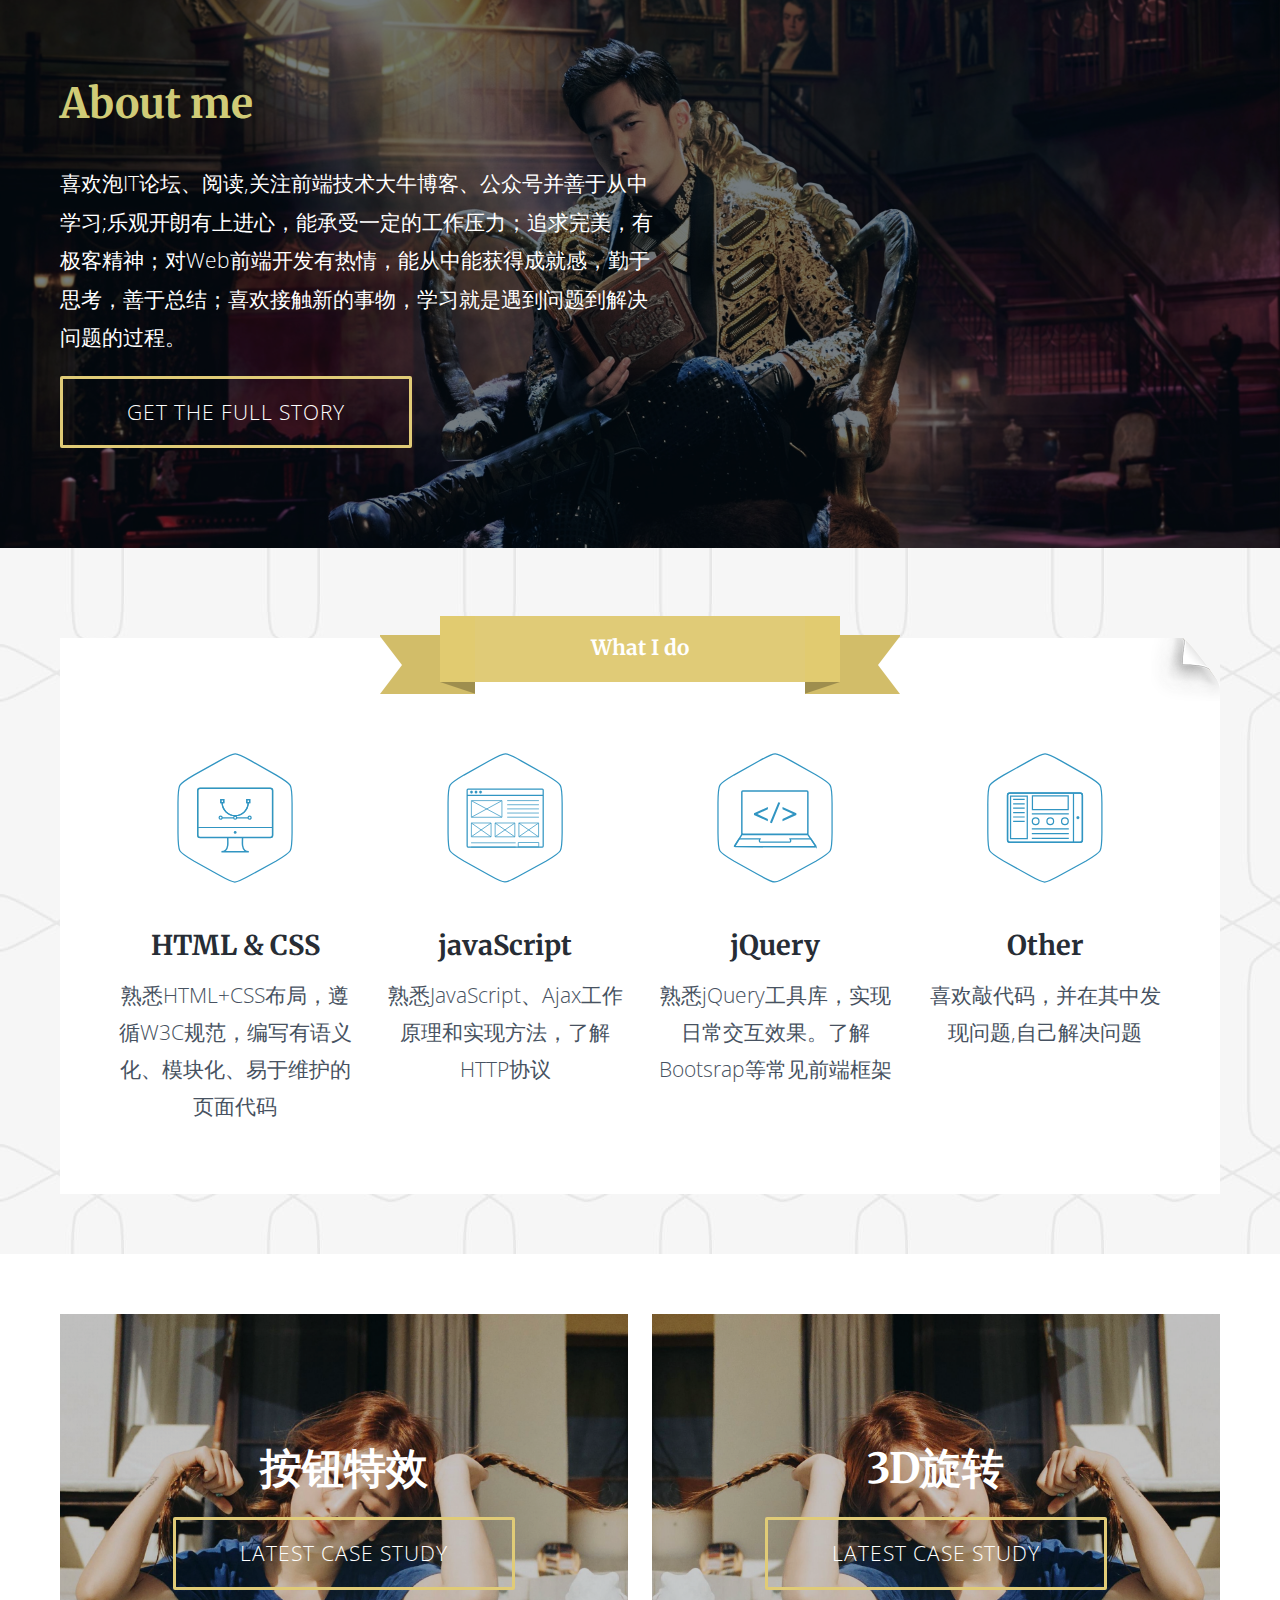
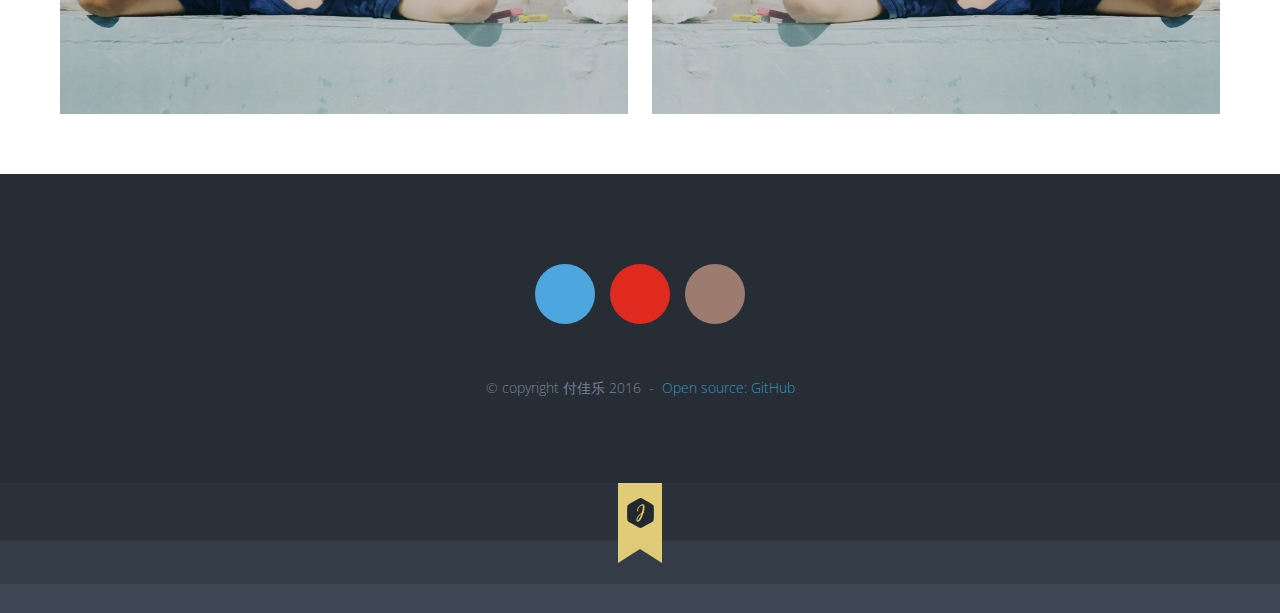
==== commit 4486a01f: "Update index.html" ====
--- a/index.html
+++ b/index.html
@@ -75,7 +75,6 @@
 			      </span>
 				
 					<p>付佳乐 | Web前端开发<br/>一心行走于代码 · 一生探索在科技</p>
-					<p><a href="网页简历/aresume.html">个人简历</a></p>
 						</article>
 					</div>
 				</section>
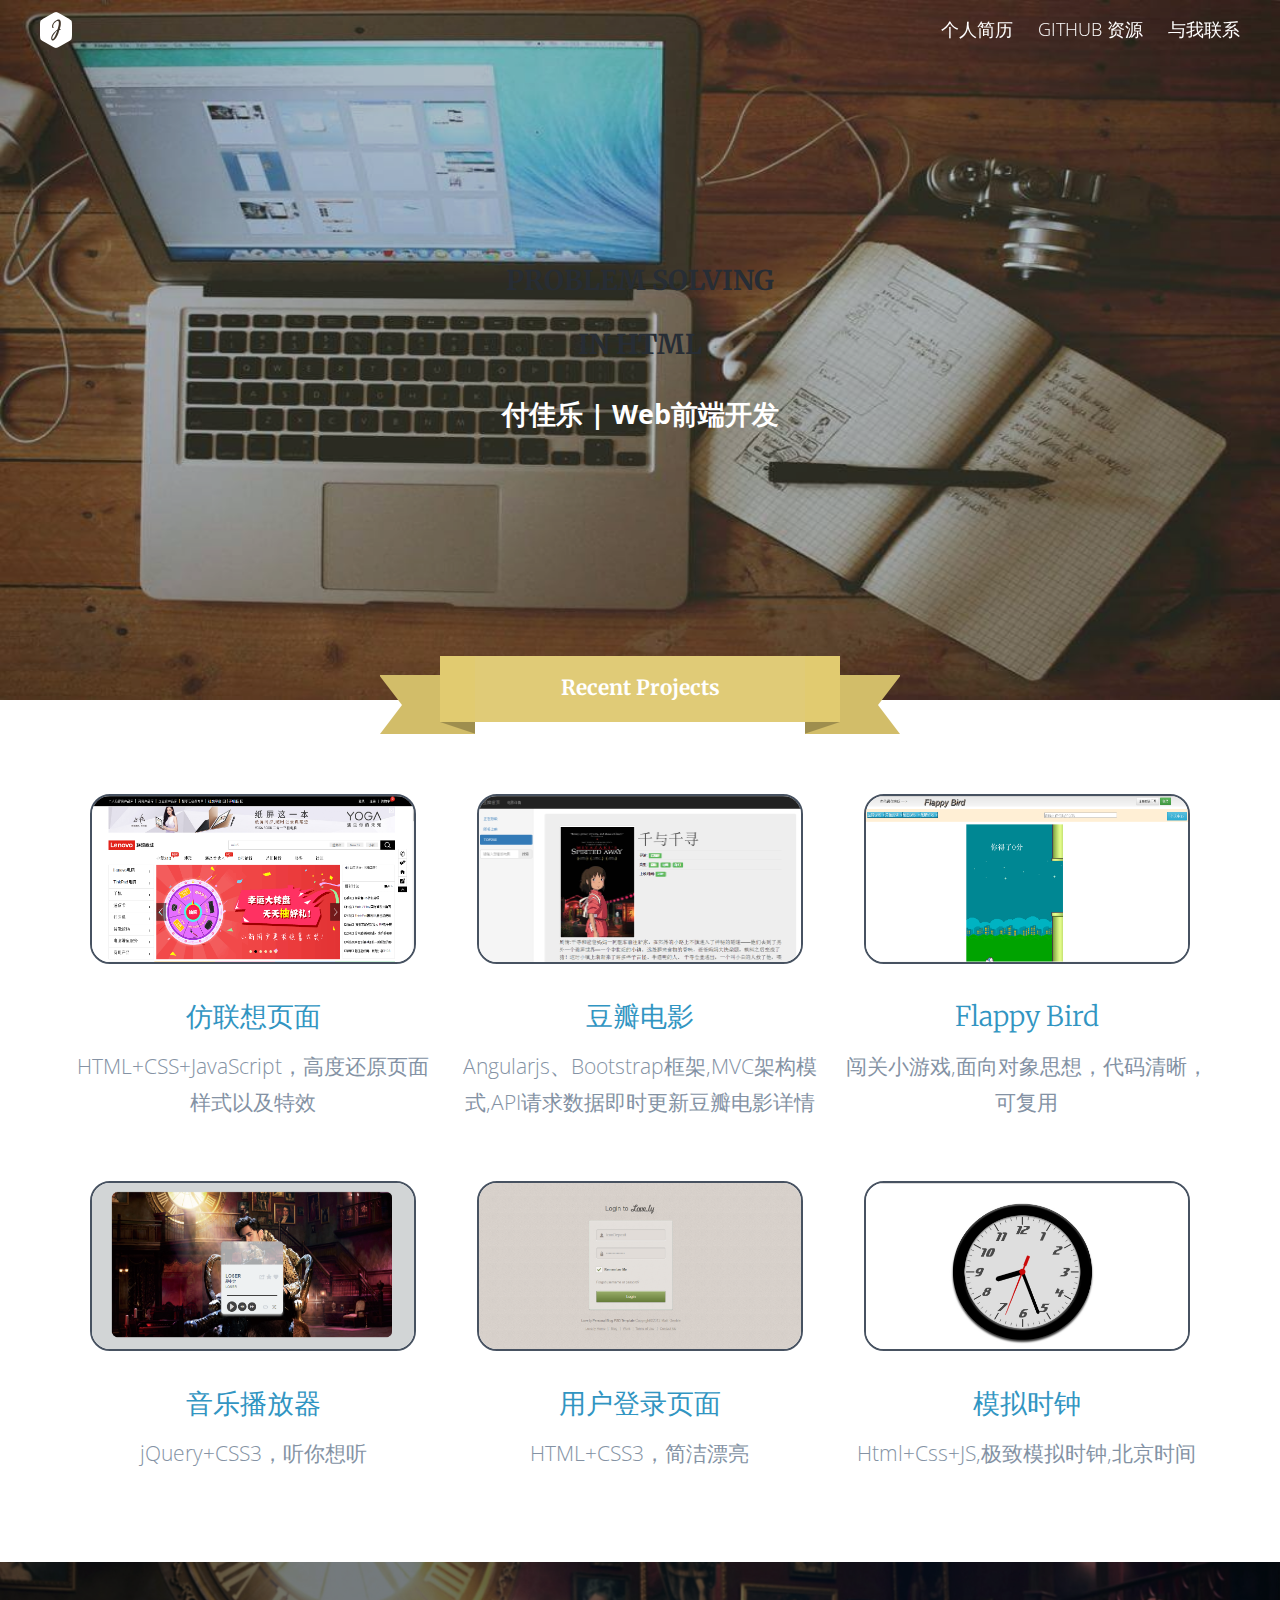
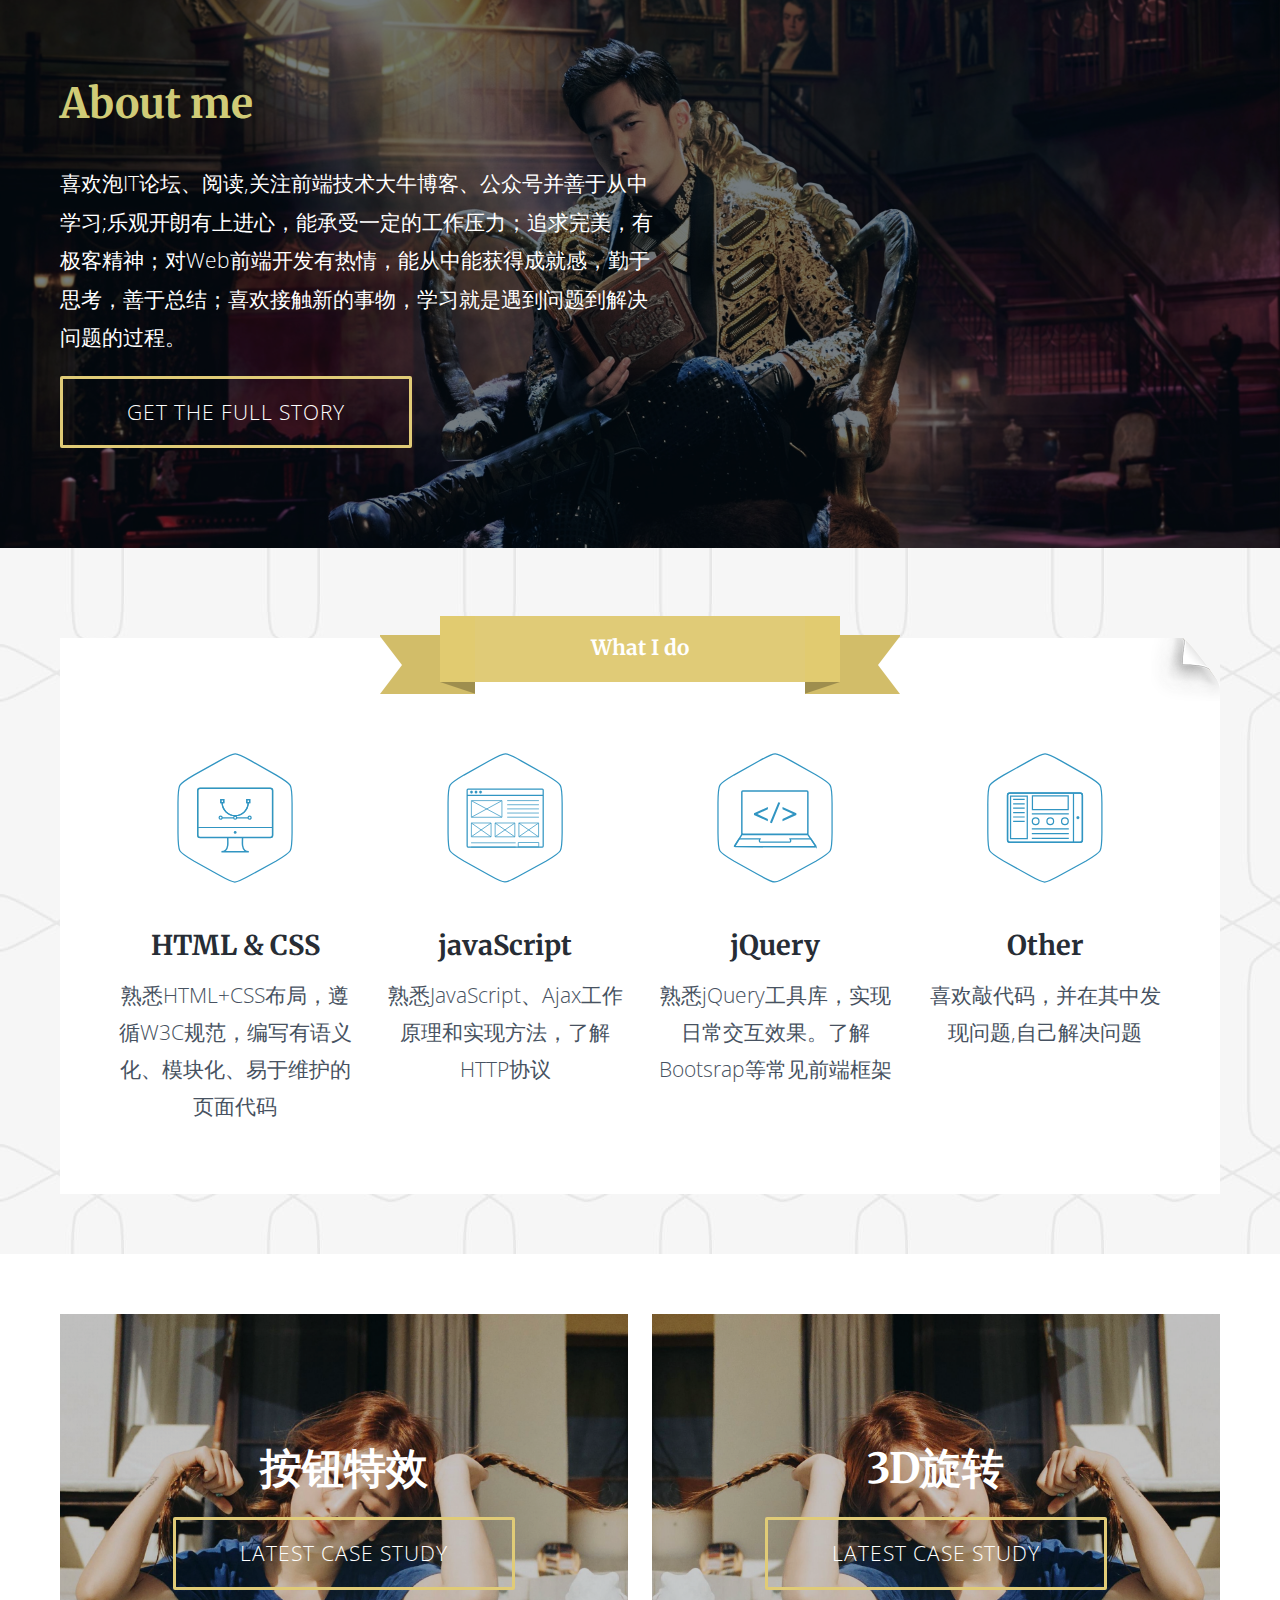
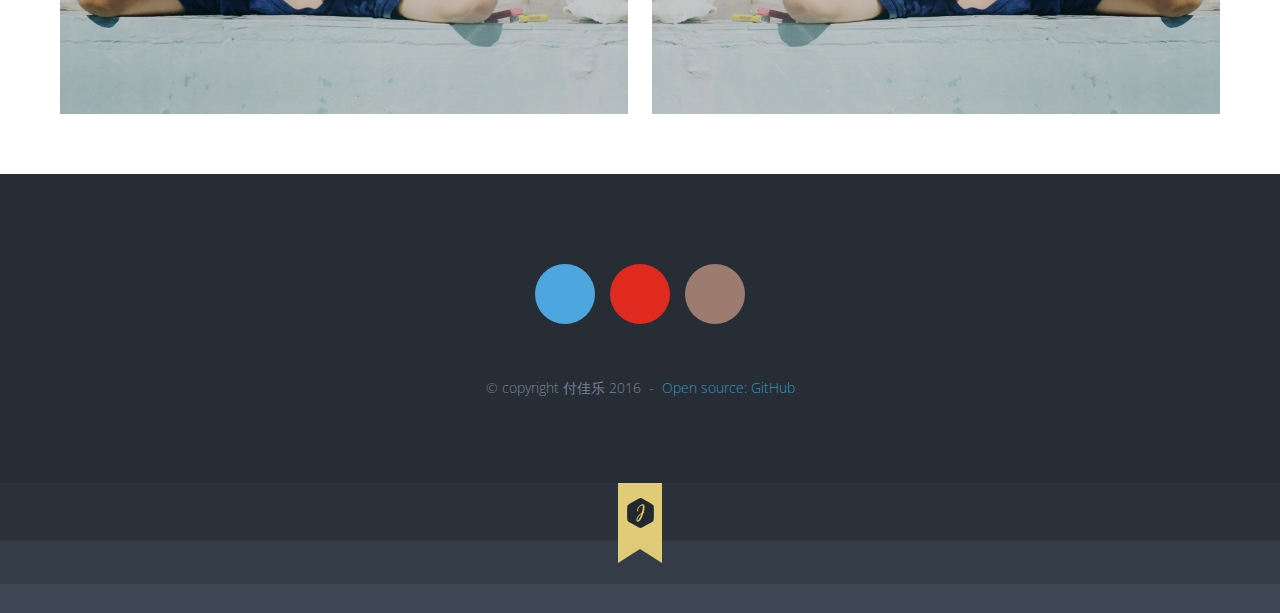
==== commit fdf9baae: "Update index.html" ====
--- a/index.html
+++ b/index.html
@@ -74,7 +74,7 @@
 			          </span>
 			      </span>
 				
-					<p>付佳乐 | Web前端开发<br/>一心行走于代码 · 一生探索在科技</p>
+					<p>付佳乐 | Web前端开发<br/></p>
 						</article>
 					</div>
 				</section>
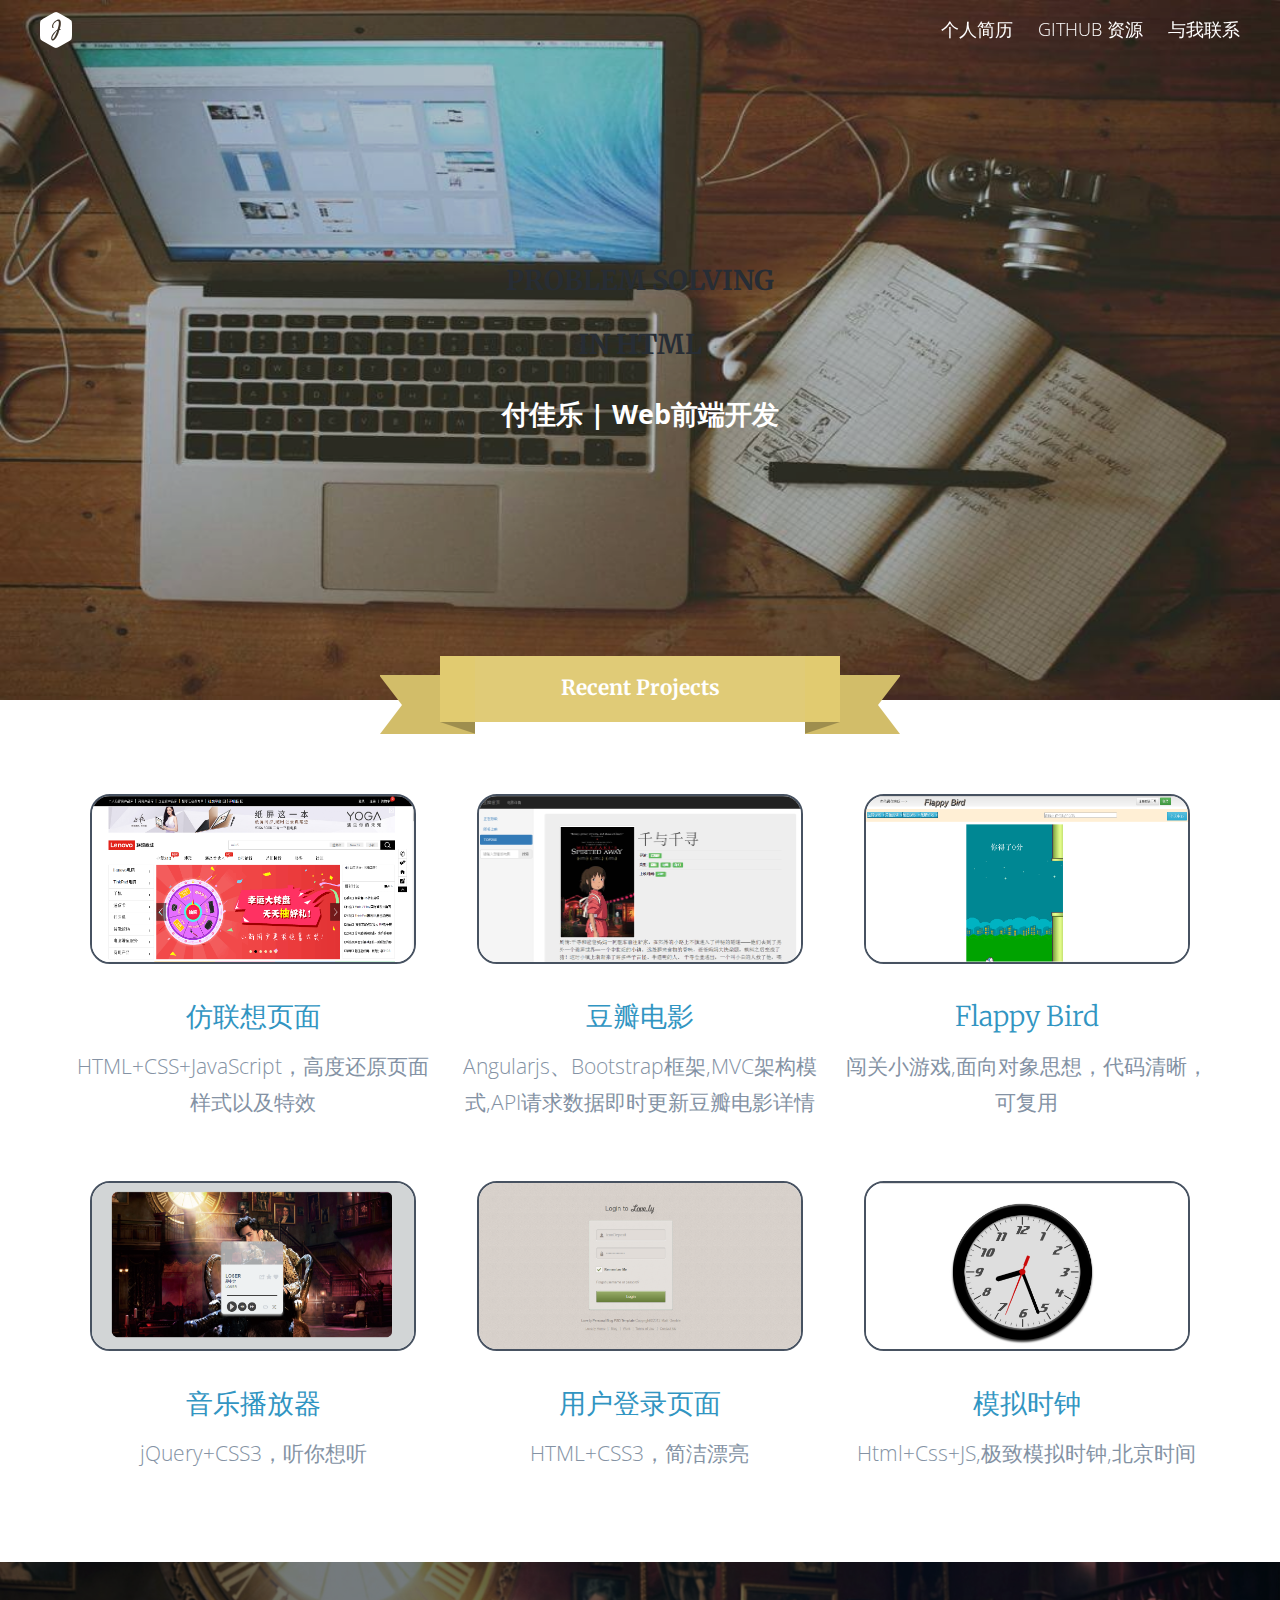
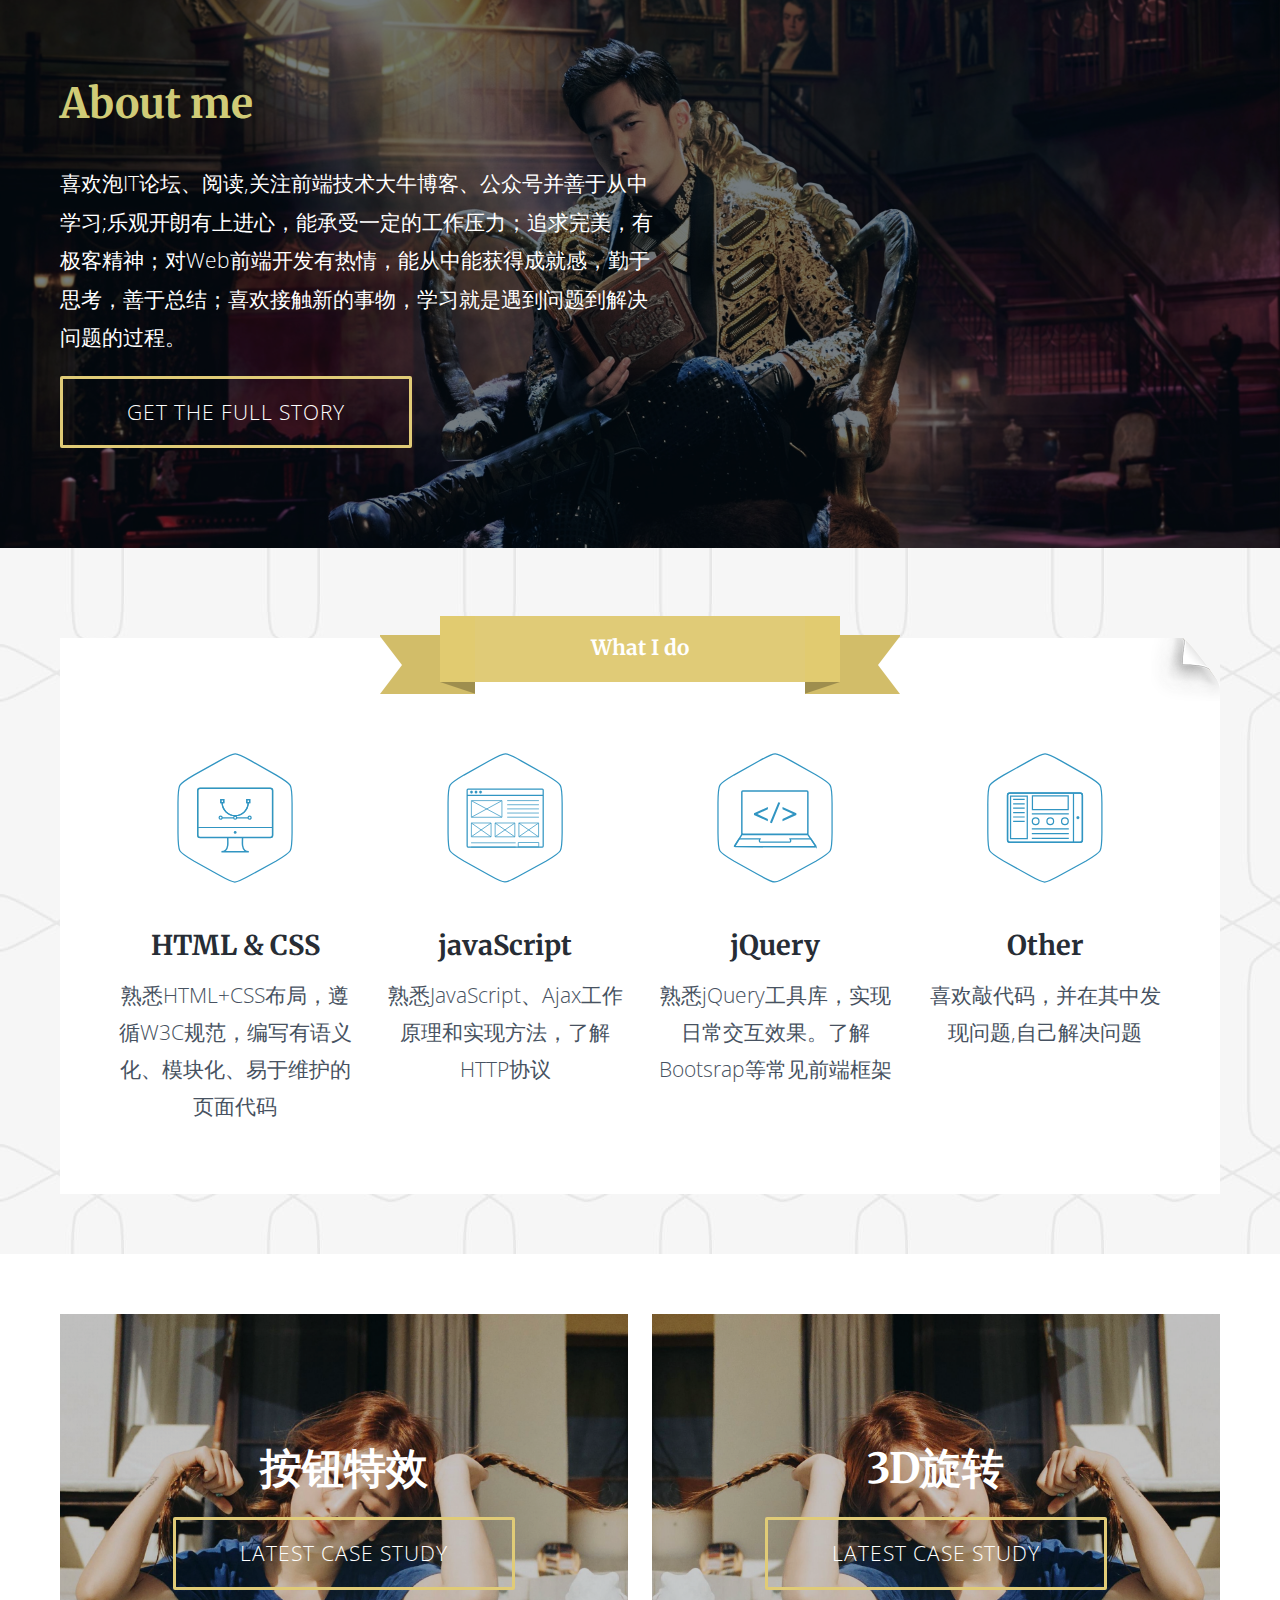
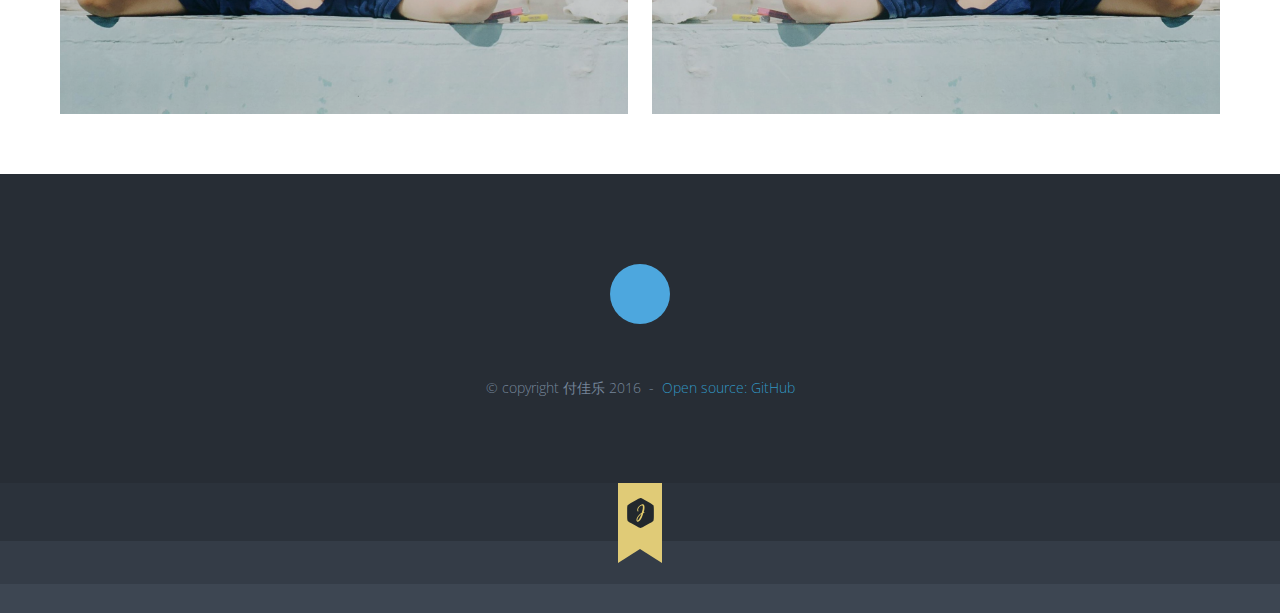
==== commit 9e0ec4e6: "Update index.html" ====
--- a/index.html
+++ b/index.html
@@ -187,8 +187,7 @@
 				<a class="github" target="_blank" href="https://github.com/fujialez">
 					<span class="per-iconfont icon-github" ></span>
 				</a>
-				<a class="shu" href="http://www.jianshu.com/users/e71267466872/timeline" target="_blank"><span class="per-iconfont icon-shu"></span></a>
-				<a class="email" href="http://weibo.com/5283178362/profile?rightmod=1&wvr=6&mod=personinfo&is_all=1" target="_blank"><span class="per-iconfont icon-email"></span></a>
+				
 			</div>
 			<small>
 				© copyright 付佳乐 2016 &nbsp;-&nbsp;
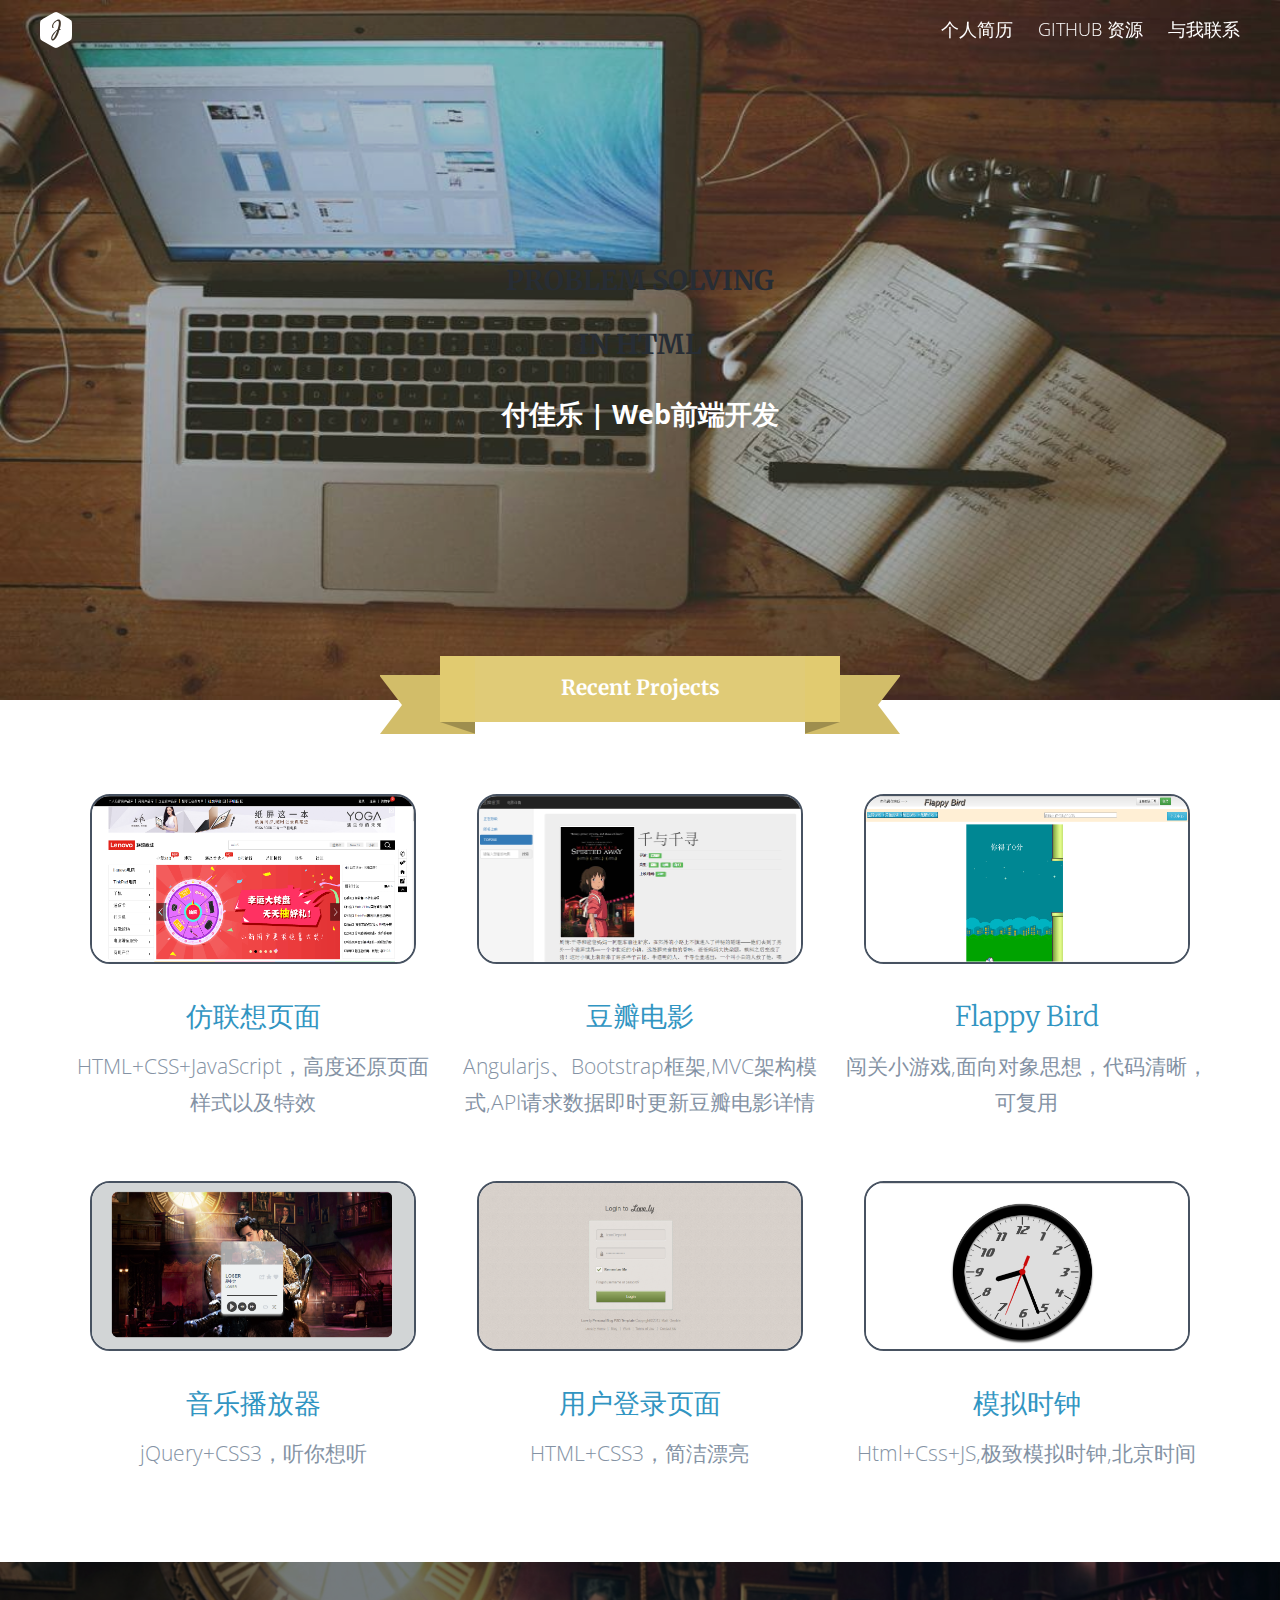
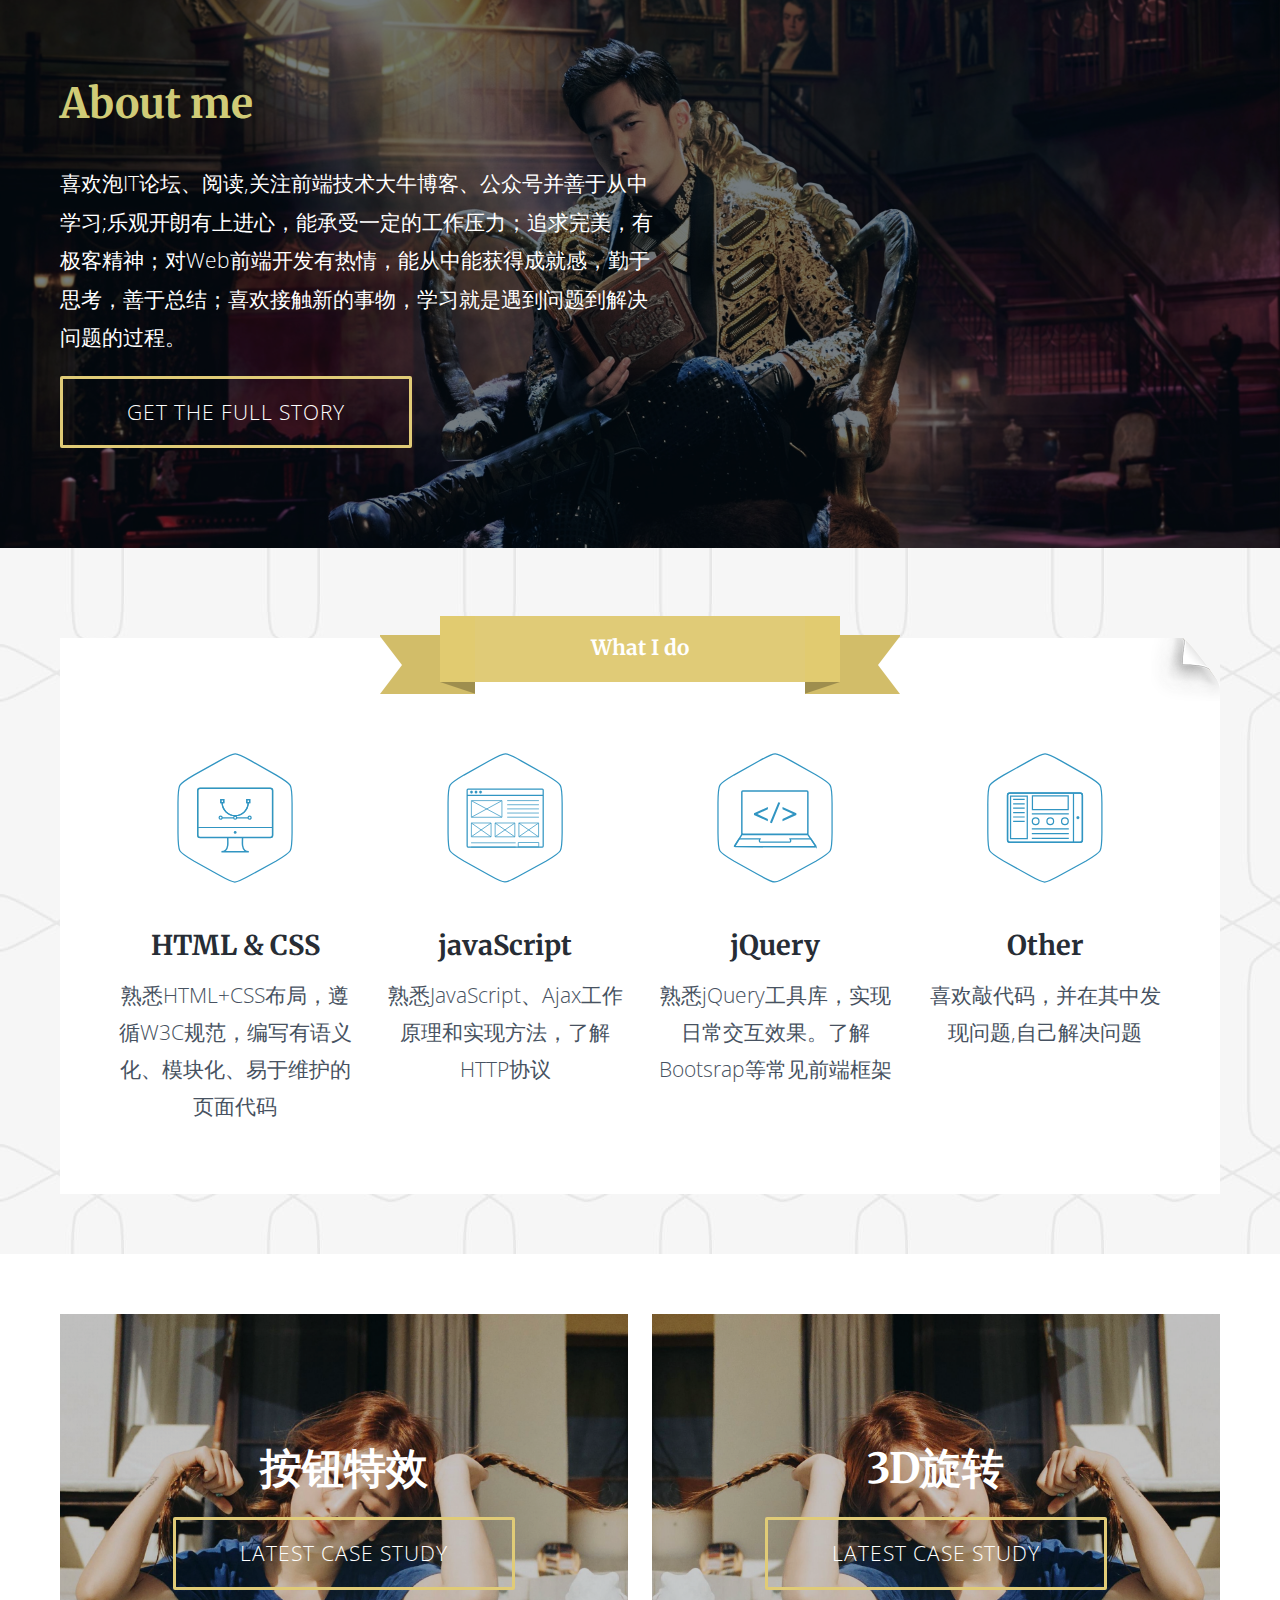
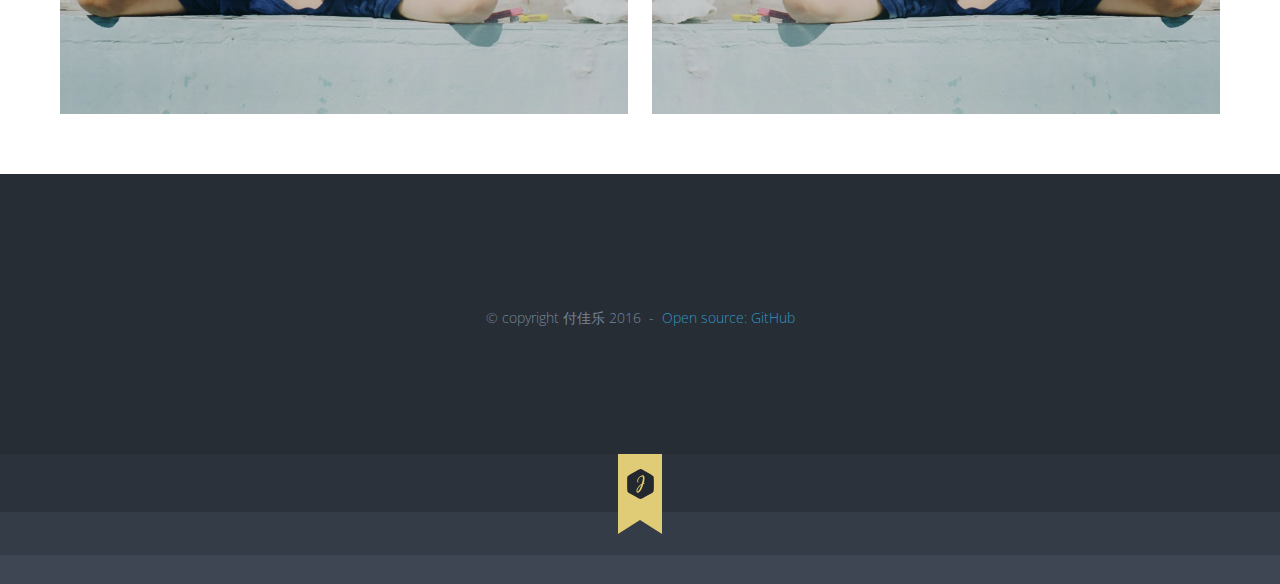
==== commit ad1a9ae0: "Update index.html" ====
--- a/index.html
+++ b/index.html
@@ -183,12 +183,7 @@
 	</section>
 	<footer>
 		<div class="wrapper">
-			<div class="soc clearfix">
-				<a class="github" target="_blank" href="https://github.com/fujialez">
-					<span class="per-iconfont icon-github" ></span>
-				</a>
-				
-			</div>
+			
 			<small>
 				© copyright 付佳乐 2016 &nbsp;-&nbsp;
 				<a href="https://github.com/fujialez" target="_blank">Open source: GitHub </a>
@@ -196,7 +191,7 @@
 		</div>
 	</footer>
 	<div class="sub-footer tooltip-top" data-tooltip="Back to the Top">
-    	<a href="#" class="back-to-top gotop-js">Back to top</a>
+    	<a href="" class="back-to-top gotop-js">Back to top</a>
    		<span class="tip">Back To The Top</span>
   </div>
 </div>
